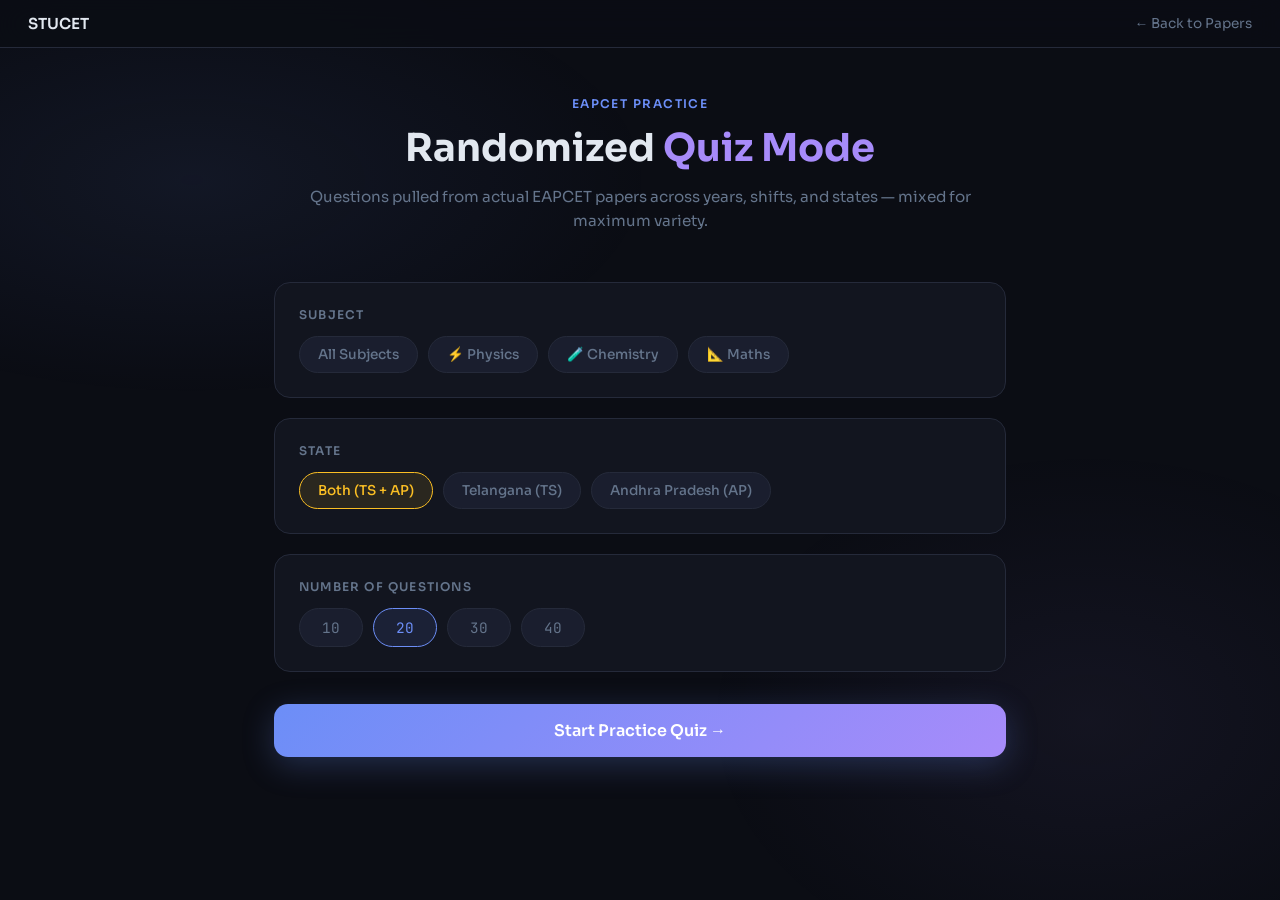
==== practice.html @ d62b3fe0 "feat: add practice quiz page" ====
<!DOCTYPE html>
<html lang="en">

<head>
    <meta charset="UTF-8" />
    <meta name="viewport" content="width=device-width, initial-scale=1.0" />
    <title>Practice – STUCET EAPCET Quiz</title>
    <link
        href="https://fonts.googleapis.com/css2?family=Sora:wght@300;400;500;600;700&family=JetBrains+Mono:wght@400;500&display=swap"
        rel="stylesheet" />
    <style>
        :root {
            --bg: #0b0d14;
            --surface: #12151f;
            --surface2: #1a1e2e;
            --border: #252a3a;
            --accent: #6c8ef7;
            --accent2: #a78bfa;
            --green: #34d399;
            --red: #f87171;
            --yellow: #fbbf24;
            --text: #e2e8f0;
            --muted: #64748b;
            --physics: #60a5fa;
            --chemistry: #a78bfa;
            --maths: #34d399;
        }

        * {
            box-sizing: border-box;
            margin: 0;
            padding: 0;
        }

        body {
            font-family: 'Sora', sans-serif;
            background: var(--bg);
            color: var(--text);
            min-height: 100vh;
            overflow-x: hidden;
        }

        /* ── BACKGROUND MESH ── */
        body::before {
            content: '';
            position: fixed;
            inset: 0;
            background:
                radial-gradient(ellipse 60% 40% at 15% 20%, rgba(108, 142, 247, .08) 0%, transparent 60%),
                radial-gradient(ellipse 50% 50% at 85% 80%, rgba(167, 139, 250, .06) 0%, transparent 60%);
            pointer-events: none;
            z-index: 0;
        }

        /* ── NAV ── */
        nav {
            position: sticky;
            top: 0;
            z-index: 100;
            display: flex;
            align-items: center;
            justify-content: space-between;
            padding: 14px 28px;
            background: rgba(11, 13, 20, .85);
            backdrop-filter: blur(16px);
            border-bottom: 1px solid var(--border);
        }

        .nav-logo {
            display: flex;
            align-items: center;
            gap: 10px;
            text-decoration: none;
        }

        .nav-logo img {
            height: 28px;
        }

        .nav-logo span {
            font-size: .95rem;
            font-weight: 600;
            color: var(--text);
        }

        .nav-back {
            display: flex;
            align-items: center;
            gap: 6px;
            color: var(--muted);
            font-size: .85rem;
            text-decoration: none;
            transition: color .2s;
        }

        .nav-back:hover {
            color: var(--text);
        }

        /* ── WRAPPER ── */
        .wrapper {
            position: relative;
            z-index: 1;
            max-width: 780px;
            margin: 0 auto;
            padding: 48px 24px 80px;
        }

        /* ── SCREEN TRANSITIONS ── */
        .screen {
            display: none;
            animation: fadeUp .4s ease;
        }

        .screen.active {
            display: block;
        }

        @keyframes fadeUp {
            from {
                opacity: 0;
                transform: translateY(18px);
            }

            to {
                opacity: 1;
                transform: translateY(0);
            }
        }

        /* ── SETUP SCREEN ── */
        .setup-header {
            text-align: center;
            margin-bottom: 48px;
        }

        .setup-header .eyebrow {
            font-size: .75rem;
            font-weight: 600;
            letter-spacing: .12em;
            text-transform: uppercase;
            color: var(--accent);
            margin-bottom: 14px;
        }

        .setup-header h1 {
            font-size: 2.4rem;
            font-weight: 700;
            line-height: 1.2;
        }

        .setup-header h1 span {
            color: var(--accent2);
        }

        .setup-header p {
            margin-top: 14px;
            color: var(--muted);
            font-size: .95rem;
            line-height: 1.6;
        }

        .setup-grid {
            display: grid;
            gap: 20px;
            margin-bottom: 32px;
        }

        .setup-card {
            background: var(--surface);
            border: 1px solid var(--border);
            border-radius: 16px;
            padding: 24px;
        }

        .setup-card label {
            display: block;
            font-size: .75rem;
            font-weight: 600;
            letter-spacing: .1em;
            text-transform: uppercase;
            color: var(--muted);
            margin-bottom: 14px;
        }

        /* subject pills */
        .pill-group {
            display: flex;
            flex-wrap: wrap;
            gap: 10px;
        }

        .pill {
            padding: 9px 18px;
            border-radius: 100px;
            border: 1px solid var(--border);
            background: var(--surface2);
            font-size: .85rem;
            font-weight: 500;
            cursor: pointer;
            transition: all .2s;
            color: var(--muted);
            user-select: none;
        }

        .pill[data-sub="Physics"].active {
            border-color: var(--physics);
            color: var(--physics);
            background: rgba(96, 165, 250, .1);
        }

        .pill[data-sub="Chemistry"].active {
            border-color: var(--chemistry);
            color: var(--chemistry);
            background: rgba(167, 139, 250, .1);
        }

        .pill[data-sub="Maths"].active {
            border-color: var(--maths);
            color: var(--maths);
            background: rgba(52, 211, 153, .1);
        }

        .pill:not([data-sub]).active {
            border-color: var(--accent);
            color: var(--accent);
            background: rgba(108, 142, 247, .1);
        }

        .pill:hover:not(.active) {
            border-color: var(--muted);
            color: var(--text);
        }

        /* count buttons */
        .count-group {
            display: flex;
            gap: 10px;
        }

        .count-btn {
            padding: 9px 22px;
            border-radius: 100px;
            border: 1px solid var(--border);
            background: var(--surface2);
            font-family: 'JetBrains Mono', monospace;
            font-size: .9rem;
            cursor: pointer;
            color: var(--muted);
            transition: all .2s;
            user-select: none;
        }

        .count-btn.active {
            border-color: var(--accent);
            color: var(--accent);
            background: rgba(108, 142, 247, .1);
        }

        .count-btn:hover:not(.active) {
            border-color: var(--muted);
            color: var(--text);
        }

        /* state pills */
        .pill[data-state].active {
            border-color: var(--yellow);
            color: var(--yellow);
            background: rgba(251, 191, 36, .1);
        }

        /* start btn */
        .start-btn {
            width: 100%;
            padding: 16px;
            background: linear-gradient(135deg, var(--accent), var(--accent2));
            border: none;
            border-radius: 14px;
            font-family: 'Sora', sans-serif;
            font-size: 1rem;
            font-weight: 600;
            color: #fff;
            cursor: pointer;
            transition: opacity .2s, transform .1s;
            box-shadow: 0 8px 32px rgba(108, 142, 247, .25);
        }

        .start-btn:hover {
            opacity: .9;
            transform: translateY(-1px);
        }

        .start-btn:active {
            transform: translateY(0);
        }

        /* ── QUIZ SCREEN ── */
        .quiz-topbar {
            display: flex;
            align-items: center;
            justify-content: space-between;
            margin-bottom: 28px;
            gap: 16px;
            flex-wrap: wrap;
        }

        .q-counter {
            font-family: 'JetBrains Mono', monospace;
            font-size: .85rem;
            color: var(--muted);
        }

        .q-counter strong {
            color: var(--text);
        }

        .subject-tag {
            padding: 4px 12px;
            border-radius: 100px;
            font-size: .72rem;
            font-weight: 600;
            letter-spacing: .08em;
            text-transform: uppercase;
        }

        .subject-tag.Physics {
            background: rgba(96, 165, 250, .15);
            color: var(--physics);
            border: 1px solid rgba(96, 165, 250, .3);
        }

        .subject-tag.Chemistry {
            background: rgba(167, 139, 250, .15);
            color: var(--chemistry);
            border: 1px solid rgba(167, 139, 250, .3);
        }

        .subject-tag.Maths {
            background: rgba(52, 211, 153, .15);
            color: var(--maths);
            border: 1px solid rgba(52, 211, 153, .3);
        }

        /* progress bar */
        .progress-track {
            height: 4px;
            background: var(--border);
            border-radius: 4px;
            margin-bottom: 32px;
            overflow: hidden;
        }

        .progress-fill {
            height: 100%;
            background: linear-gradient(90deg, var(--accent), var(--accent2));
            border-radius: 4px;
            transition: width .4s ease;
        }

        /* question card */
        .q-card {
            background: var(--surface);
            border: 1px solid var(--border);
            border-radius: 20px;
            padding: 32px;
            margin-bottom: 20px;
        }

        .q-meta {
            font-size: .72rem;
            color: var(--muted);
            font-family: 'JetBrains Mono', monospace;
            margin-bottom: 16px;
        }

        .q-text {
            font-size: 1.05rem;
            line-height: 1.75;
            font-weight: 400;
            color: var(--text);
        }

        /* options */
        .options-grid {
            display: grid;
            gap: 12px;
        }

        .option-btn {
            display: flex;
            align-items: flex-start;
            gap: 14px;
            padding: 16px 20px;
            background: var(--surface2);
            border: 1px solid var(--border);
            border-radius: 14px;
            cursor: pointer;
            transition: all .18s;
            text-align: left;
            width: 100%;
            font-family: 'Sora', sans-serif;
            font-size: .92rem;
            color: var(--text);
        }

        .option-btn:hover:not(:disabled) {
            border-color: var(--accent);
            background: rgba(108, 142, 247, .06);
        }

        .opt-label {
            min-width: 28px;
            height: 28px;
            display: flex;
            align-items: center;
            justify-content: center;
            border-radius: 8px;
            border: 1px solid var(--border);
            font-family: 'JetBrains Mono', monospace;
            font-size: .78rem;
            font-weight: 600;
            background: var(--surface);
            flex-shrink: 0;
            transition: all .18s;
        }

        .option-btn:hover:not(:disabled) .opt-label {
            border-color: var(--accent);
            color: var(--accent);
        }

        .option-btn.selected {
            border-color: var(--accent);
            background: rgba(108, 142, 247, .1);
        }

        .option-btn.selected .opt-label {
            background: var(--accent);
            color: #fff;
            border-color: var(--accent);
        }

        .option-btn.correct {
            border-color: var(--green);
            background: rgba(52, 211, 153, .08);
        }

        .option-btn.correct .opt-label {
            background: var(--green);
            color: #0b0d14;
            border-color: var(--green);
        }

        .option-btn.wrong {
            border-color: var(--red);
            background: rgba(248, 113, 113, .08);
        }

        .option-btn.wrong .opt-label {
            background: var(--red);
            color: #fff;
            border-color: var(--red);
        }

        /* feedback */
        .feedback-bar {
            padding: 14px 20px;
            border-radius: 12px;
            font-size: .88rem;
            font-weight: 500;
            margin-bottom: 20px;
            display: none;
        }

        .feedback-bar.correct {
            background: rgba(52, 211, 153, .1);
            border: 1px solid rgba(52, 211, 153, .3);
            color: var(--green);
        }

        .feedback-bar.wrong {
            background: rgba(248, 113, 113, .1);
            border: 1px solid rgba(248, 113, 113, .3);
            color: var(--red);
        }

        .feedback-bar.show {
            display: flex;
            align-items: flex-start;
            gap: 10px;
        }

        /* nav buttons */
        .quiz-nav {
            display: flex;
            justify-content: flex-end;
        }

        .next-btn {
            padding: 13px 32px;
            background: var(--accent);
            border: none;
            border-radius: 12px;
            font-family: 'Sora', sans-serif;
            font-size: .9rem;
            font-weight: 600;
            color: #fff;
            cursor: pointer;
            transition: opacity .2s, transform .1s;
            display: none;
        }

        .next-btn.show {
            display: block;
        }

        .next-btn:hover {
            opacity: .85;
            transform: translateY(-1px);
        }

        /* ── RESULTS SCREEN ── */
        .results-header {
            text-align: center;
            padding: 40px 0 32px;
        }

        .score-ring {
            width: 140px;
            height: 140px;
            margin: 0 auto 24px;
            position: relative;
        }

        .score-ring svg {
            transform: rotate(-90deg);
        }

        .score-ring .score-text {
            position: absolute;
            inset: 0;
            display: flex;
            flex-direction: column;
            align-items: center;
            justify-content: center;
            transform: none;
        }

        .score-ring .score-num {
            font-size: 2rem;
            font-weight: 700;
            font-family: 'JetBrains Mono', monospace;
        }

        .score-ring .score-den {
            font-size: .75rem;
            color: var(--muted);
        }

        .results-header h2 {
            font-size: 1.6rem;
            font-weight: 700;
        }

        .results-header .grade {
            font-size: .95rem;
            color: var(--muted);
            margin-top: 6px;
        }

        /* stats row */
        .stats-row {
            display: grid;
            grid-template-columns: repeat(3, 1fr);
            gap: 12px;
            margin: 28px 0;
        }

        .stat-card {
            background: var(--surface);
            border: 1px solid var(--border);
            border-radius: 14px;
            padding: 18px;
            text-align: center;
        }

        .stat-card .stat-val {
            font-size: 1.5rem;
            font-weight: 700;
            font-family: 'JetBrains Mono', monospace;
        }

        .stat-card .stat-lbl {
            font-size: .72rem;
            color: var(--muted);
            margin-top: 4px;
            text-transform: uppercase;
            letter-spacing: .08em;
        }

        .stat-card.green .stat-val {
            color: var(--green);
        }

        .stat-card.red .stat-val {
            color: var(--red);
        }

        .stat-card.yellow .stat-val {
            color: var(--yellow);
        }

        /* review list */
        .review-title {
            font-size: .75rem;
            font-weight: 600;
            letter-spacing: .1em;
            text-transform: uppercase;
            color: var(--muted);
            margin: 32px 0 16px;
        }

        .review-item {
            background: var(--surface);
            border: 1px solid var(--border);
            border-radius: 14px;
            padding: 20px;
            margin-bottom: 12px;
        }

        .review-item .ri-top {
            display: flex;
            justify-content: space-between;
            align-items: flex-start;
            gap: 12px;
            margin-bottom: 12px;
        }

        .ri-q {
            font-size: .92rem;
            line-height: 1.6;
            flex: 1;
        }

        .ri-badge {
            font-size: .7rem;
            font-weight: 600;
            padding: 3px 10px;
            border-radius: 100px;
            white-space: nowrap;
            flex-shrink: 0;
        }

        .ri-badge.correct {
            background: rgba(52, 211, 153, .15);
            color: var(--green);
        }

        .ri-badge.wrong {
            background: rgba(248, 113, 113, .15);
            color: var(--red);
        }

        .ri-badge.skipped {
            background: rgba(251, 191, 36, .15);
            color: var(--yellow);
        }

        .ri-ans {
            font-size: .82rem;
            color: var(--muted);
        }

        .ri-ans span {
            font-weight: 500;
        }

        .ri-ans .correct-ans {
            color: var(--green);
        }

        .ri-ans .your-ans {
            color: var(--red);
        }

        /* action buttons */
        .action-row {
            display: flex;
            gap: 12px;
            margin-top: 32px;
            flex-wrap: wrap;
        }

        .btn-outline {
            flex: 1;
            min-width: 140px;
            padding: 13px 24px;
            border-radius: 12px;
            border: 1px solid var(--border);
            background: var(--surface2);
            font-family: 'Sora', sans-serif;
            font-size: .9rem;
            font-weight: 500;
            color: var(--text);
            cursor: pointer;
            transition: all .2s;
        }

        .btn-outline:hover {
            border-color: var(--accent);
            color: var(--accent);
        }

        .btn-primary {
            flex: 1;
            min-width: 140px;
            padding: 13px 24px;
            border-radius: 12px;
            border: none;
            background: linear-gradient(135deg, var(--accent), var(--accent2));
            font-family: 'Sora', sans-serif;
            font-size: .9rem;
            font-weight: 600;
            color: #fff;
            cursor: pointer;
            transition: opacity .2s;
            box-shadow: 0 6px 24px rgba(108, 142, 247, .2);
        }

        .btn-primary:hover {
            opacity: .85;
        }

        /* responsive */
        @media(max-width:500px) {
            .setup-header h1 {
                font-size: 1.8rem;
            }

            .q-card {
                padding: 22px 18px;
            }

            .stats-row {
                grid-template-columns: repeat(3, 1fr);
                gap: 8px;
            }

            .stat-card {
                padding: 14px 8px;
            }

            .stat-card .stat-val {
                font-size: 1.2rem;
            }
        }
    </style>
</head>

<body>

    <nav>
        <a class="nav-logo" href="https://stucet.vercel.app">
            <img src="https://stucet.vercel.app/STUCET.png" alt="STUCET" onerror="this.style.display='none'" style="border-radius: 30px;">
            <span>STUCET</span>
        </a>
        <a class="nav-back" href="https://stucet.vercel.app">
            ← Back to Papers
        </a>
    </nav>

    <div class="wrapper">

        <!-- ══════════ SETUP SCREEN ══════════ -->
        <div class="screen active" id="screen-setup">
            <div class="setup-header">
                <div class="eyebrow">EAPCET Practice</div>
                <h1>Randomized <span>Quiz Mode</span></h1>
                <p>Questions pulled from actual EAPCET papers across years, shifts, and states — mixed for maximum
                    variety.</p>
            </div>

            <div class="setup-grid">
                <!-- Subject -->
                <div class="setup-card">
                    <label>Subject</label>
                    <div class="pill-group" id="subject-group">
                        <div class="pill active" data-sub="All">All Subjects</div>
                        <div class="pill" data-sub="Physics">⚡ Physics</div>
                        <div class="pill" data-sub="Chemistry">🧪 Chemistry</div>
                        <div class="pill" data-sub="Maths">📐 Maths</div>
                    </div>
                </div>
                <!-- State -->
                <div class="setup-card">
                    <label>State</label>
                    <div class="pill-group" id="state-group">
                        <div class="pill active" data-state="All">Both (TS + AP)</div>
                        <div class="pill" data-state="TS">Telangana (TS)</div>
                        <div class="pill" data-state="AP">Andhra Pradesh (AP)</div>
                    </div>
                </div>
                <!-- Count -->
                <div class="setup-card">
                    <label>Number of Questions</label>
                    <div class="count-group" id="count-group">
                        <button class="count-btn" data-n="10">10</button>
                        <button class="count-btn active" data-n="20">20</button>
                        <button class="count-btn" data-n="30">30</button>
                        <button class="count-btn" data-n="40">40</button>
                    </div>
                </div>
            </div>

            <button class="start-btn" onclick="startQuiz()">Start Practice Quiz →</button>
        </div>

        <!-- ══════════ QUIZ SCREEN ══════════ -->
        <div class="screen" id="screen-quiz">
            <div class="quiz-topbar">
                <div class="q-counter">Question <strong id="q-num">1</strong> of <strong id="q-total">20</strong></div>
                <div id="q-subject-tag" class="subject-tag Physics">Physics</div>
            </div>
            <div class="progress-track">
                <div class="progress-fill" id="progress-fill" style="width:5%"></div>
            </div>
            <div class="q-card">
                <div class="q-meta" id="q-meta">TS · 2023 · Shift 1</div>
                <div class="q-text" id="q-text">Loading question...</div>
            </div>
            <div class="options-grid" id="options-grid"></div>
            <div class="feedback-bar" id="feedback-bar"></div>
            <div class="quiz-nav">
                <button class="next-btn" id="next-btn" onclick="nextQuestion()">Next →</button>
            </div>
        </div>

        <!-- ══════════ RESULTS SCREEN ══════════ -->
        <div class="screen" id="screen-results">
            <div class="results-header">
                <div class="score-ring">
                    <svg viewBox="0 0 120 120" width="140" height="140">
                        <circle cx="60" cy="60" r="50" fill="none" stroke="var(--border)" stroke-width="10" />
                        <circle id="score-arc" cx="60" cy="60" r="50" fill="none" stroke="url(#scoreGrad)"
                            stroke-width="10" stroke-linecap="round" stroke-dasharray="314" stroke-dashoffset="314" />
                        <defs>
                            <linearGradient id="scoreGrad" x1="0%" y1="0%" x2="100%" y2="0%">
                                <stop offset="0%" stop-color="#6c8ef7" />
                                <stop offset="100%" stop-color="#a78bfa" />
                            </linearGradient>
                        </defs>
                    </svg>
                    <div class="score-text">
                        <div class="score-num" id="res-score">0</div>
                        <div class="score-den" id="res-total">/20</div>
                    </div>
                </div>
                <h2 id="res-grade-title">Good Effort!</h2>
                <div class="grade" id="res-grade-sub">Keep practising daily to improve your score.</div>
            </div>

            <div class="stats-row">
                <div class="stat-card green">
                    <div class="stat-val" id="res-correct">0</div>
                    <div class="stat-lbl">Correct</div>
                </div>
                <div class="stat-card red">
                    <div class="stat-val" id="res-wrong">0</div>
                    <div class="stat-lbl">Wrong</div>
                </div>
                <div class="stat-card yellow">
                    <div class="stat-val" id="res-skipped">0</div>
                    <div class="stat-lbl">Skipped</div>
                </div>
            </div>

            <div class="review-title">Question Review</div>
            <div id="review-list"></div>

            <div class="action-row">
                <button class="btn-outline" onclick="showSetup()">⚙ Change Settings</button>
                <button class="btn-primary" onclick="retakeQuiz()">↺ New Quiz</button>
            </div>
        </div>

    </div>

    <script>
        // ═══════════════════════════════════════════════════════
        //  QUESTION BANK  – real EAPCET-style questions
        //  Structure: { id, subject, state, year, shift, text, options:[A,B,C,D], answer:"A"|"B"|"C"|"D" }
        // ═══════════════════════════════════════════════════════
        const QUESTIONS = [
            // ── PHYSICS ──
            {
                id: 1, subject: "Physics", state: "TS", year: 2023, shift: 1,
                text: "A body of mass 2 kg is thrown vertically upward with an initial velocity of 20 m/s. What is the maximum height reached? (g = 10 m/s²)",
                options: ["10 m", "15 m", "20 m", "25 m"], answer: "C"
            },
            {
                id: 2, subject: "Physics", state: "TS", year: 2022, shift: 2,
                text: "The SI unit of electric field intensity is:",
                options: ["N/C", "V/m", "Both (1) and (2)", "J/C"], answer: "C"
            },
            {
                id: 3, subject: "Physics", state: "AP", year: 2023, shift: 1,
                text: "A wire of resistance R is stretched to double its length. The new resistance is:",
                options: ["R/2", "2R", "4R", "R/4"], answer: "C"
            },
            {
                id: 4, subject: "Physics", state: "TS", year: 2022, shift: 1,
                text: "According to Kepler's third law, the square of the time period of a planet is proportional to the ___ of the semi-major axis.",
                options: ["Square", "Cube", "Square root", "Cube root"], answer: "B"
            },
            {
                id: 5, subject: "Physics", state: "AP", year: 2022, shift: 2,
                text: "The work done by a conservative force in moving a particle around a closed loop is:",
                options: ["Maximum", "Minimum", "Zero", "Infinite"], answer: "C"
            },
            {
                id: 6, subject: "Physics", state: "TS", year: 2021, shift: 1,
                text: "The escape velocity from the surface of Earth (R = 6400 km, g = 9.8 m/s²) is approximately:",
                options: ["7.2 km/s", "11.2 km/s", "8.0 km/s", "5.0 km/s"], answer: "B"
            },
            {
                id: 7, subject: "Physics", state: "AP", year: 2021, shift: 2,
                text: "When light travels from a denser to a rarer medium at an angle greater than the critical angle, the phenomenon is called:",
                options: ["Refraction", "Diffraction", "Total internal reflection", "Polarisation"], answer: "C"
            },
            {
                id: 8, subject: "Physics", state: "TS", year: 2023, shift: 2,
                text: "The dimensional formula of Planck's constant is:",
                options: ["[ML²T⁻¹]", "[ML²T⁻²]", "[MLT⁻¹]", "[ML²T⁻³]"], answer: "A"
            },
            {
                id: 9, subject: "Physics", state: "AP", year: 2023, shift: 2,
                text: "A capacitor of capacitance 5 μF is charged to a potential of 100 V. The energy stored in it is:",
                options: ["0.025 J", "0.25 J", "0.05 J", "0.5 J"], answer: "A"
            },
            {
                id: 10, subject: "Physics", state: "TS", year: 2022, shift: 2,
                text: "The half-life of a radioactive substance is 20 minutes. After 60 minutes, what fraction of the original amount remains?",
                options: ["1/2", "1/4", "1/8", "1/16"], answer: "C"
            },
            {
                id: 11, subject: "Physics", state: "AP", year: 2022, shift: 1,
                text: "Which of the following colours has the highest frequency in the visible spectrum?",
                options: ["Red", "Green", "Yellow", "Violet"], answer: "D"
            },
            {
                id: 12, subject: "Physics", state: "TS", year: 2021, shift: 2,
                text: "A proton and an electron are placed in a uniform electric field. The ratio of forces acting on them is:",
                options: ["1:1", "1836:1", "1:1836", "Depends on field"], answer: "A"
            },
            {
                id: 13, subject: "Physics", state: "AP", year: 2021, shift: 1,
                text: "The coefficient of friction between a body and a surface is 0.4. If the normal force is 50 N, the force of limiting friction is:",
                options: ["10 N", "20 N", "125 N", "200 N"], answer: "B"
            },
            {
                id: 14, subject: "Physics", state: "TS", year: 2023, shift: 1,
                text: "In a simple harmonic motion, when displacement is maximum, the acceleration is:",
                options: ["Zero", "Maximum", "Minimum", "Constant"], answer: "B"
            },
            {
                id: 15, subject: "Physics", state: "AP", year: 2023, shift: 1,
                text: "Two resistors of 4 Ω and 6 Ω are connected in parallel. The equivalent resistance is:",
                options: ["10 Ω", "2.4 Ω", "1.2 Ω", "5 Ω"], answer: "B"
            },

            // ── CHEMISTRY ──
            {
                id: 16, subject: "Chemistry", state: "TS", year: 2023, shift: 1,
                text: "Which of the following is an example of an amphiprotic species?",
                options: ["H₂O", "HCl", "NaCl", "CH₄"], answer: "A"
            },
            {
                id: 17, subject: "Chemistry", state: "AP", year: 2023, shift: 2,
                text: "The IUPAC name of CH₃–CH(OH)–CH₃ is:",
                options: ["1-propanol", "2-propanol", "Propan-1-ol", "Isopropanol"], answer: "B"
            },
            {
                id: 18, subject: "Chemistry", state: "TS", year: 2022, shift: 1,
                text: "The hybridisation of carbon in diamond is:",
                options: ["sp", "sp²", "sp³", "sp³d"], answer: "C"
            },
            {
                id: 19, subject: "Chemistry", state: "AP", year: 2022, shift: 1,
                text: "Which of the following has the highest ionisation enthalpy?",
                options: ["Na", "Mg", "Al", "P"], answer: "D"
            },
            {
                id: 20, subject: "Chemistry", state: "TS", year: 2021, shift: 1,
                text: "The number of moles of electrons involved in the reduction of 1 mole of Cr₂O₇²⁻ to Cr³⁺ is:",
                options: ["2", "3", "6", "12"], answer: "C"
            },
            {
                id: 21, subject: "Chemistry", state: "AP", year: 2021, shift: 2,
                text: "The van der Waals equation for a real gas is: (P + a/V²)(V – b) = RT. Here 'a' represents:",
                options: ["Volume of gas molecules", "Intermolecular attractions", "Pressure correction", "Temperature correction"], answer: "B"
            },
            {
                id: 22, subject: "Chemistry", state: "TS", year: 2023, shift: 2,
                text: "The order of boiling points of alcohols, ethers, and alkanes of similar molecular mass is:",
                options: ["Alcohol > Ether > Alkane", "Ether > Alcohol > Alkane", "Alkane > Alcohol > Ether", "Alcohol > Alkane > Ether"], answer: "A"
            },
            {
                id: 23, subject: "Chemistry", state: "AP", year: 2023, shift: 1,
                text: "Which reagent is used to distinguish between aldehydes and ketones?",
                options: ["NaOH", "Tollens' reagent", "HCl", "H₂SO₄"], answer: "B"
            },
            {
                id: 24, subject: "Chemistry", state: "TS", year: 2022, shift: 2,
                text: "The shape of the PCl₅ molecule is:",
                options: ["Trigonal planar", "Tetrahedral", "Trigonal bipyramidal", "Octahedral"], answer: "C"
            },
            {
                id: 25, subject: "Chemistry", state: "AP", year: 2022, shift: 2,
                text: "The pH of a 0.001 M HCl solution is:",
                options: ["1", "2", "3", "4"], answer: "C"
            },
            {
                id: 26, subject: "Chemistry", state: "TS", year: 2021, shift: 2,
                text: "Which of the following is a secondary alcohol?",
                options: ["CH₃OH", "CH₃CH₂OH", "(CH₃)₂CHOH", "(CH₃)₃COH"], answer: "C"
            },
            {
                id: 27, subject: "Chemistry", state: "AP", year: 2021, shift: 1,
                text: "The process of converting vegetable oils into fats using hydrogen in the presence of a nickel catalyst is called:",
                options: ["Saponification", "Hydrogenation", "Esterification", "Hydrolysis"], answer: "B"
            },
            {
                id: 28, subject: "Chemistry", state: "TS", year: 2023, shift: 1,
                text: "The number of σ bonds in ethyne (C₂H₂) is:",
                options: ["2", "3", "4", "5"], answer: "B"
            },
            {
                id: 29, subject: "Chemistry", state: "AP", year: 2023, shift: 2,
                text: "Kohlrausch's law states that limiting molar conductivity of an electrolyte is:",
                options: ["Product of ionic conductances", "Difference of ionic conductances", "Sum of limiting molar conductances of ions", "Ratio of ionic conductances"], answer: "C"
            },
            {
                id: 30, subject: "Chemistry", state: "TS", year: 2022, shift: 1,
                text: "Which of the following has maximum lattice energy?",
                options: ["NaCl", "MgO", "NaF", "KCl"], answer: "B"
            },

            // ── MATHS ──
            {
                id: 31, subject: "Maths", state: "TS", year: 2023, shift: 1,
                text: "If A = {1,2,3,4} and B = {2,4,6}, then A ∩ B is:",
                options: ["{1,2,3,4,6}", "{2,4}", "{1,3}", "{6}"], answer: "B"
            },
            {
                id: 32, subject: "Maths", state: "AP", year: 2023, shift: 1,
                text: "The value of ∫₀¹ x² dx is:",
                options: ["1/2", "1/3", "1/4", "1"], answer: "B"
            },
            {
                id: 33, subject: "Maths", state: "TS", year: 2022, shift: 2,
                text: "If the roots of x² – 5x + 6 = 0 are α and β, then α² + β² is:",
                options: ["13", "7", "25", "11"], answer: "A"
            },
            {
                id: 34, subject: "Maths", state: "AP", year: 2022, shift: 1,
                text: "The slope of the line joining (2, 3) and (5, 9) is:",
                options: ["1", "2", "3", "4"], answer: "B"
            },
            {
                id: 35, subject: "Maths", state: "TS", year: 2021, shift: 1,
                text: "The number of ways of selecting 3 students from a class of 10 is:",
                options: ["30", "120", "720", "1000"], answer: "B"
            },
            {
                id: 36, subject: "Maths", state: "AP", year: 2021, shift: 2,
                text: "The value of sin 30° + cos 60° is:",
                options: ["0", "1", "√3/2", "√2"], answer: "B"
            },
            {
                id: 37, subject: "Maths", state: "TS", year: 2023, shift: 2,
                text: "The equation of a circle with centre (3, –2) and radius 5 is:",
                options: ["(x–3)²+(y+2)²=5", "(x–3)²+(y+2)²=25", "(x+3)²+(y–2)²=25", "(x–3)²+(y–2)²=5"], answer: "B"
            },
            {
                id: 38, subject: "Maths", state: "AP", year: 2023, shift: 2,
                text: "If f(x) = x³, then f'(x) is:",
                options: ["3x", "3x²", "x²", "x³/3"], answer: "B"
            },
            {
                id: 39, subject: "Maths", state: "TS", year: 2022, shift: 1,
                text: "The sum of the first n natural numbers is:",
                options: ["n(n+1)", "n(n+1)/2", "n²", "n(n–1)/2"], answer: "B"
            },
            {
                id: 40, subject: "Maths", state: "AP", year: 2022, shift: 2,
                text: "The determinant of matrix [[2,3],[1,4]] is:",
                options: ["5", "8", "11", "–5"], answer: "A"
            },
            {
                id: 41, subject: "Maths", state: "TS", year: 2021, shift: 2,
                text: "If log₁₀ 2 = 0.3010, then the number of digits in 2¹⁰ is:",
                options: ["3", "4", "5", "6"], answer: "B"
            },
            {
                id: 42, subject: "Maths", state: "AP", year: 2021, shift: 1,
                text: "The probability of getting a head in a single toss of a fair coin is:",
                options: ["0", "1", "1/2", "1/4"], answer: "C"
            },
            {
                id: 43, subject: "Maths", state: "TS", year: 2023, shift: 1,
                text: "If A is a 3×3 matrix and |A| = 4, then |2A| is:",
                options: ["8", "16", "32", "64"], answer: "C"
            },
            {
                id: 44, subject: "Maths", state: "AP", year: 2023, shift: 1,
                text: "The eccentricity of a circle is:",
                options: ["0", "1", "< 1", "Cannot be defined"], answer: "A"
            },
            {
                id: 45, subject: "Maths", state: "TS", year: 2022, shift: 2,
                text: "The general solution of dy/dx = y is:",
                options: ["y = Cx", "y = Ce^x", "y = e^x + C", "y = ln x + C"], answer: "B"
            },
            {
                id: 46, subject: "Maths", state: "AP", year: 2022, shift: 2,
                text: "The angle between two lines with slopes m₁=1 and m₂=–1 is:",
                options: ["0°", "45°", "90°", "180°"], answer: "C"
            },
            {
                id: 47, subject: "Maths", state: "TS", year: 2021, shift: 1,
                text: "Which of the following is NOT a real number?",
                options: ["√4", "√(–4)", "√9", "√16"], answer: "B"
            },
            {
                id: 48, subject: "Maths", state: "AP", year: 2021, shift: 2,
                text: "The value of ₅C₂ is:",
                options: ["5", "10", "20", "15"], answer: "B"
            },
            {
                id: 49, subject: "Maths", state: "TS", year: 2023, shift: 2,
                text: "If a vector A = 3î + 4ĵ, its magnitude is:",
                options: ["3", "4", "5", "7"], answer: "C"
            },
            {
                id: 50, subject: "Maths", state: "AP", year: 2023, shift: 2,
                text: "The vertex of the parabola y = x² – 4x + 5 is at:",
                options: ["(2, 1)", "(–2, 1)", "(2, –1)", "(4, 5)"], answer: "A"
            },
        ];

        // ═════════════════════════════════════════
        //  STATE
        // ═════════════════════════════════════════
        let quizQuestions = [];
        let currentIdx = 0;
        let userAnswers = [];   // "A","B","C","D" or null
        let selectedSub = "All";
        let selectedState = "All";
        let selectedCount = 20;

        // ═════════════════════════════════════════
        //  SETUP INTERACTIONS
        // ═════════════════════════════════════════
        document.querySelectorAll('#subject-group .pill').forEach(p => {
            p.addEventListener('click', () => {
                document.querySelectorAll('#subject-group .pill').forEach(x => x.classList.remove('active'));
                p.classList.add('active');
                selectedSub = p.dataset.sub;
            });
        });
        document.querySelectorAll('#state-group .pill').forEach(p => {
            p.addEventListener('click', () => {
                document.querySelectorAll('#state-group .pill').forEach(x => x.classList.remove('active'));
                p.classList.add('active');
                selectedState = p.dataset.state;
            });
        });
        document.querySelectorAll('#count-group .count-btn').forEach(b => {
            b.addEventListener('click', () => {
                document.querySelectorAll('#count-group .count-btn').forEach(x => x.classList.remove('active'));
                b.classList.add('active');
                selectedCount = +b.dataset.n;
            });
        });

        // ═════════════════════════════════════════
        //  SHUFFLE HELPER
        // ═════════════════════════════════════════
        function shuffle(arr) {
            const a = [...arr];
            for (let i = a.length - 1; i > 0; i--) {
                const j = Math.floor(Math.random() * (i + 1));
                [a[i], a[j]] = [a[j], a[i]];
            }
            return a;
        }

        // ═════════════════════════════════════════
        //  START QUIZ
        // ═════════════════════════════════════════
        function startQuiz() {
            let pool = QUESTIONS;
            if (selectedSub !== "All") pool = pool.filter(q => q.subject === selectedSub);
            if (selectedState !== "All") pool = pool.filter(q => q.state === selectedState);
            if (pool.length < 5) {
                alert("Not enough questions for selected filters. Try broadening the selection.");
                return;
            }
            const n = Math.min(selectedCount, pool.length);
            quizQuestions = shuffle(pool).slice(0, n);
            userAnswers = Array(n).fill(null);
            currentIdx = 0;
            showScreen('screen-quiz');
            renderQuestion();
        }

        function retakeQuiz() {
            startQuiz();
        }

        function showSetup() {
            showScreen('screen-setup');
        }

        // ═════════════════════════════════════════
        //  RENDER QUESTION
        // ═════════════════════════════════════════
        function renderQuestion() {
            const q = quizQuestions[currentIdx];
            const n = quizQuestions.length;
            const pct = ((currentIdx + 1) / n) * 100;

            document.getElementById('q-num').textContent = currentIdx + 1;
            document.getElementById('q-total').textContent = n;
            document.getElementById('progress-fill').style.width = pct + '%';

            const stag = document.getElementById('q-subject-tag');
            stag.textContent = q.subject;
            stag.className = 'subject-tag ' + q.subject;

            document.getElementById('q-meta').textContent =
                `${q.state} · ${q.year} · Shift ${q.shift}`;
            document.getElementById('q-text').textContent = q.text;

            const grid = document.getElementById('options-grid');
            grid.innerHTML = '';
            const labels = ['A', 'B', 'C', 'D'];
            q.options.forEach((opt, i) => {
                const btn = document.createElement('button');
                btn.className = 'option-btn';
                btn.dataset.opt = labels[i];
                btn.onclick = () => selectAnswer(labels[i]);
                btn.innerHTML = `<span class="opt-label">${labels[i]}</span><span>${opt}</span>`;
                grid.appendChild(btn);
            });

            const fb = document.getElementById('feedback-bar');
            fb.className = 'feedback-bar';
            document.getElementById('next-btn').className = 'next-btn';

            // update next btn label
            document.getElementById('next-btn').textContent =
                currentIdx === n - 1 ? 'See Results →' : 'Next →';
        }

        // ═════════════════════════════════════════
        //  SELECT ANSWER
        // ═════════════════════════════════════════
        function selectAnswer(letter) {
            if (userAnswers[currentIdx] !== null) return; // already answered
            userAnswers[currentIdx] = letter;
            const q = quizQuestions[currentIdx];
            const correct = q.answer;

            document.querySelectorAll('.option-btn').forEach(btn => {
                btn.disabled = true;
                const opt = btn.dataset.opt;
                if (opt === correct) btn.classList.add('correct');
                else if (opt === letter && letter !== correct) btn.classList.add('wrong');
            });

            const fb = document.getElementById('feedback-bar');
            if (letter === correct) {
                fb.className = 'feedback-bar correct show';
                fb.innerHTML = '<span>✓</span><span>Correct! Well done.</span>';
            } else {
                const ci = ['A', 'B', 'C', 'D'].indexOf(correct);
                fb.className = 'feedback-bar wrong show';
                fb.innerHTML = `<span>✗</span><span>Incorrect. The correct answer is <strong>${correct}: ${q.options[ci]}</strong></span>`;
            }
            document.getElementById('next-btn').classList.add('show');
        }

        // ═════════════════════════════════════════
        //  NEXT QUESTION
        // ═════════════════════════════════════════
        function nextQuestion() {
            if (userAnswers[currentIdx] === null) {
                // skip
                userAnswers[currentIdx] = "SKIP";
            }
            if (currentIdx < quizQuestions.length - 1) {
                currentIdx++;
                renderQuestion();
            } else {
                showResults();
            }
        }

        // ═════════════════════════════════════════
        //  RESULTS
        // ═════════════════════════════════════════
        function showResults() {
            showScreen('screen-results');

            let correct = 0, wrong = 0, skipped = 0;
            quizQuestions.forEach((q, i) => {
                const a = userAnswers[i];
                if (a === null || a === "SKIP") skipped++;
                else if (a === q.answer) correct++;
                else wrong++;
            });
            const n = quizQuestions.length;

            document.getElementById('res-score').textContent = correct;
            document.getElementById('res-total').textContent = '/' + n;
            document.getElementById('res-correct').textContent = correct;
            document.getElementById('res-wrong').textContent = wrong;
            document.getElementById('res-skipped').textContent = skipped;

            // arc animation
            const pct = correct / n;
            const arc = document.getElementById('score-arc');
            const circumference = 314;
            const offset = circumference - pct * circumference;
            arc.style.transition = 'stroke-dashoffset 1s ease';
            setTimeout(() => arc.style.strokeDashoffset = offset, 100);

            // grade
            const titles = [
                [.9, "Excellent! 🎉", "Outstanding performance — you're exam-ready!"],
                [.7, "Great Work! 👍", "Strong performance — keep it consistent."],
                [.5, "Good Effort! 💪", "You're on track — daily practice will boost your score."],
                [.3, "Keep Going! 📚", "Focus on your weak areas and practise more."],
                [0, "Don't Give Up! 🌱", "Review the topics and try again — you'll improve!"],
            ];
            for (const [thresh, title, sub] of titles) {
                if (pct >= thresh) {
                    document.getElementById('res-grade-title').textContent = title;
                    document.getElementById('res-grade-sub').textContent = sub;
                    break;
                }
            }

            // review list
            const reviewEl = document.getElementById('review-list');
            reviewEl.innerHTML = '';
            quizQuestions.forEach((q, i) => {
                const ua = userAnswers[i];
                let badge, badgeClass;
                if (ua === null || ua === "SKIP") {
                    badge = "Skipped"; badgeClass = "skipped";
                } else if (ua === q.answer) {
                    badge = "✓ Correct"; badgeClass = "correct";
                } else {
                    badge = "✗ Wrong"; badgeClass = "wrong";
                }
                const ci = ['A', 'B', 'C', 'D'].indexOf(q.answer);
                let ansHtml = `<span class="correct-ans">Correct: ${q.answer}: ${q.options[ci]}</span>`;
                if (ua && ua !== "SKIP" && ua !== q.answer) {
                    const ui = ['A', 'B', 'C', 'D'].indexOf(ua);
                    ansHtml += `&nbsp;·&nbsp;<span class="your-ans">Your answer: ${ua}: ${q.options[ui]}</span>`;
                }

                reviewEl.innerHTML += `
      <div class="review-item">
        <div class="ri-top">
          <div class="ri-q"><span style="color:var(--muted);font-size:.75rem;font-family:'JetBrains Mono',monospace">${q.subject} · ${q.year}</span><br/>${q.text}</div>
          <div class="ri-badge ${badgeClass}">${badge}</div>
        </div>
        <div class="ri-ans">${ansHtml}</div>
      </div>`;
            });
        }

        // ═════════════════════════════════════════
        //  SCREEN SWITCHER
        // ═════════════════════════════════════════
        function showScreen(id) {
            document.querySelectorAll('.screen').forEach(s => s.classList.remove('active'));
            document.getElementById(id).classList.add('active');
            window.scrollTo({ top: 0, behavior: 'smooth' });
        }
    </script>
</body>

</html>
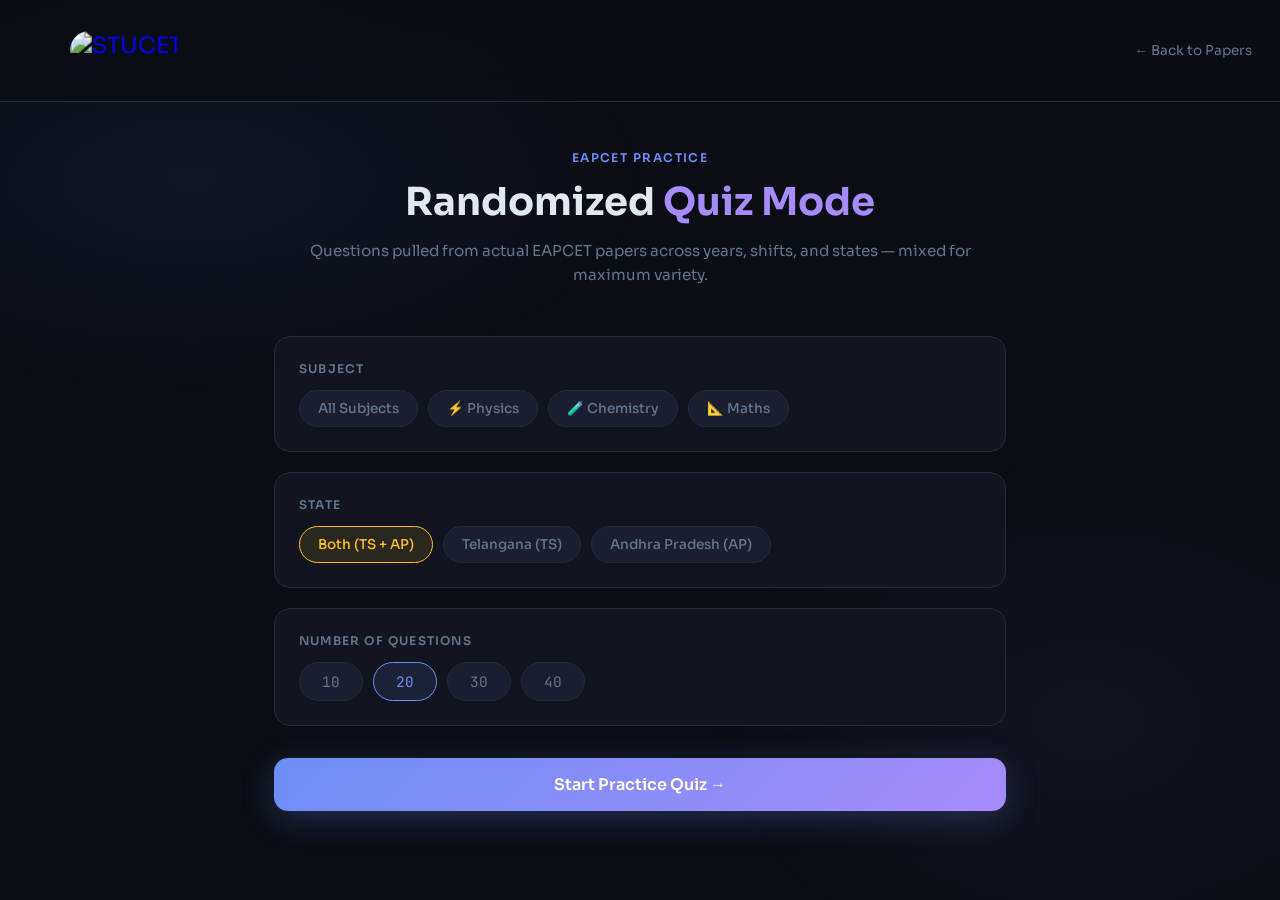
==== commit a4406543: "New practice, review buttons are added" ====
--- a/practice.html
+++ b/practice.html
@@ -8,761 +8,14 @@
     <link
         href="https://fonts.googleapis.com/css2?family=Sora:wght@300;400;500;600;700&family=JetBrains+Mono:wght@400;500&display=swap"
         rel="stylesheet" />
-    <style>
-        :root {
-            --bg: #0b0d14;
-            --surface: #12151f;
-            --surface2: #1a1e2e;
-            --border: #252a3a;
-            --accent: #6c8ef7;
-            --accent2: #a78bfa;
-            --green: #34d399;
-            --red: #f87171;
-            --yellow: #fbbf24;
-            --text: #e2e8f0;
-            --muted: #64748b;
-            --physics: #60a5fa;
-            --chemistry: #a78bfa;
-            --maths: #34d399;
-        }
-
-        * {
-            box-sizing: border-box;
-            margin: 0;
-            padding: 0;
-        }
-
-        body {
-            font-family: 'Sora', sans-serif;
-            background: var(--bg);
-            color: var(--text);
-            min-height: 100vh;
-            overflow-x: hidden;
-        }
-
-        /* ── BACKGROUND MESH ── */
-        body::before {
-            content: '';
-            position: fixed;
-            inset: 0;
-            background:
-                radial-gradient(ellipse 60% 40% at 15% 20%, rgba(108, 142, 247, .08) 0%, transparent 60%),
-                radial-gradient(ellipse 50% 50% at 85% 80%, rgba(167, 139, 250, .06) 0%, transparent 60%);
-            pointer-events: none;
-            z-index: 0;
-        }
-
-        /* ── NAV ── */
-        nav {
-            position: sticky;
-            top: 0;
-            z-index: 100;
-            display: flex;
-            align-items: center;
-            justify-content: space-between;
-            padding: 14px 28px;
-            background: rgba(11, 13, 20, .85);
-            backdrop-filter: blur(16px);
-            border-bottom: 1px solid var(--border);
-        }
-
-        .nav-logo {
-            display: flex;
-            align-items: center;
-            gap: 10px;
-            text-decoration: none;
-        }
-
-        .nav-logo img {
-            height: 28px;
-        }
-
-        .nav-logo span {
-            font-size: .95rem;
-            font-weight: 600;
-            color: var(--text);
-        }
-
-        .nav-back {
-            display: flex;
-            align-items: center;
-            gap: 6px;
-            color: var(--muted);
-            font-size: .85rem;
-            text-decoration: none;
-            transition: color .2s;
-        }
-
-        .nav-back:hover {
-            color: var(--text);
-        }
-
-        /* ── WRAPPER ── */
-        .wrapper {
-            position: relative;
-            z-index: 1;
-            max-width: 780px;
-            margin: 0 auto;
-            padding: 48px 24px 80px;
-        }
-
-        /* ── SCREEN TRANSITIONS ── */
-        .screen {
-            display: none;
-            animation: fadeUp .4s ease;
-        }
-
-        .screen.active {
-            display: block;
-        }
-
-        @keyframes fadeUp {
-            from {
-                opacity: 0;
-                transform: translateY(18px);
-            }
-
-            to {
-                opacity: 1;
-                transform: translateY(0);
-            }
-        }
-
-        /* ── SETUP SCREEN ── */
-        .setup-header {
-            text-align: center;
-            margin-bottom: 48px;
-        }
-
-        .setup-header .eyebrow {
-            font-size: .75rem;
-            font-weight: 600;
-            letter-spacing: .12em;
-            text-transform: uppercase;
-            color: var(--accent);
-            margin-bottom: 14px;
-        }
-
-        .setup-header h1 {
-            font-size: 2.4rem;
-            font-weight: 700;
-            line-height: 1.2;
-        }
-
-        .setup-header h1 span {
-            color: var(--accent2);
-        }
-
-        .setup-header p {
-            margin-top: 14px;
-            color: var(--muted);
-            font-size: .95rem;
-            line-height: 1.6;
-        }
-
-        .setup-grid {
-            display: grid;
-            gap: 20px;
-            margin-bottom: 32px;
-        }
-
-        .setup-card {
-            background: var(--surface);
-            border: 1px solid var(--border);
-            border-radius: 16px;
-            padding: 24px;
-        }
-
-        .setup-card label {
-            display: block;
-            font-size: .75rem;
-            font-weight: 600;
-            letter-spacing: .1em;
-            text-transform: uppercase;
-            color: var(--muted);
-            margin-bottom: 14px;
-        }
-
-        /* subject pills */
-        .pill-group {
-            display: flex;
-            flex-wrap: wrap;
-            gap: 10px;
-        }
-
-        .pill {
-            padding: 9px 18px;
-            border-radius: 100px;
-            border: 1px solid var(--border);
-            background: var(--surface2);
-            font-size: .85rem;
-            font-weight: 500;
-            cursor: pointer;
-            transition: all .2s;
-            color: var(--muted);
-            user-select: none;
-        }
-
-        .pill[data-sub="Physics"].active {
-            border-color: var(--physics);
-            color: var(--physics);
-            background: rgba(96, 165, 250, .1);
-        }
-
-        .pill[data-sub="Chemistry"].active {
-            border-color: var(--chemistry);
-            color: var(--chemistry);
-            background: rgba(167, 139, 250, .1);
-        }
-
-        .pill[data-sub="Maths"].active {
-            border-color: var(--maths);
-            color: var(--maths);
-            background: rgba(52, 211, 153, .1);
-        }
-
-        .pill:not([data-sub]).active {
-            border-color: var(--accent);
-            color: var(--accent);
-            background: rgba(108, 142, 247, .1);
-        }
-
-        .pill:hover:not(.active) {
-            border-color: var(--muted);
-            color: var(--text);
-        }
-
-        /* count buttons */
-        .count-group {
-            display: flex;
-            gap: 10px;
-        }
-
-        .count-btn {
-            padding: 9px 22px;
-            border-radius: 100px;
-            border: 1px solid var(--border);
-            background: var(--surface2);
-            font-family: 'JetBrains Mono', monospace;
-            font-size: .9rem;
-            cursor: pointer;
-            color: var(--muted);
-            transition: all .2s;
-            user-select: none;
-        }
-
-        .count-btn.active {
-            border-color: var(--accent);
-            color: var(--accent);
-            background: rgba(108, 142, 247, .1);
-        }
-
-        .count-btn:hover:not(.active) {
-            border-color: var(--muted);
-            color: var(--text);
-        }
-
-        /* state pills */
-        .pill[data-state].active {
-            border-color: var(--yellow);
-            color: var(--yellow);
-            background: rgba(251, 191, 36, .1);
-        }
-
-        /* start btn */
-        .start-btn {
-            width: 100%;
-            padding: 16px;
-            background: linear-gradient(135deg, var(--accent), var(--accent2));
-            border: none;
-            border-radius: 14px;
-            font-family: 'Sora', sans-serif;
-            font-size: 1rem;
-            font-weight: 600;
-            color: #fff;
-            cursor: pointer;
-            transition: opacity .2s, transform .1s;
-            box-shadow: 0 8px 32px rgba(108, 142, 247, .25);
-        }
-
-        .start-btn:hover {
-            opacity: .9;
-            transform: translateY(-1px);
-        }
-
-        .start-btn:active {
-            transform: translateY(0);
-        }
-
-        /* ── QUIZ SCREEN ── */
-        .quiz-topbar {
-            display: flex;
-            align-items: center;
-            justify-content: space-between;
-            margin-bottom: 28px;
-            gap: 16px;
-            flex-wrap: wrap;
-        }
-
-        .q-counter {
-            font-family: 'JetBrains Mono', monospace;
-            font-size: .85rem;
-            color: var(--muted);
-        }
-
-        .q-counter strong {
-            color: var(--text);
-        }
-
-        .subject-tag {
-            padding: 4px 12px;
-            border-radius: 100px;
-            font-size: .72rem;
-            font-weight: 600;
-            letter-spacing: .08em;
-            text-transform: uppercase;
-        }
-
-        .subject-tag.Physics {
-            background: rgba(96, 165, 250, .15);
-            color: var(--physics);
-            border: 1px solid rgba(96, 165, 250, .3);
-        }
-
-        .subject-tag.Chemistry {
-            background: rgba(167, 139, 250, .15);
-            color: var(--chemistry);
-            border: 1px solid rgba(167, 139, 250, .3);
-        }
-
-        .subject-tag.Maths {
-            background: rgba(52, 211, 153, .15);
-            color: var(--maths);
-            border: 1px solid rgba(52, 211, 153, .3);
-        }
-
-        /* progress bar */
-        .progress-track {
-            height: 4px;
-            background: var(--border);
-            border-radius: 4px;
-            margin-bottom: 32px;
-            overflow: hidden;
-        }
-
-        .progress-fill {
-            height: 100%;
-            background: linear-gradient(90deg, var(--accent), var(--accent2));
-            border-radius: 4px;
-            transition: width .4s ease;
-        }
-
-        /* question card */
-        .q-card {
-            background: var(--surface);
-            border: 1px solid var(--border);
-            border-radius: 20px;
-            padding: 32px;
-            margin-bottom: 20px;
-        }
-
-        .q-meta {
-            font-size: .72rem;
-            color: var(--muted);
-            font-family: 'JetBrains Mono', monospace;
-            margin-bottom: 16px;
-        }
-
-        .q-text {
-            font-size: 1.05rem;
-            line-height: 1.75;
-            font-weight: 400;
-            color: var(--text);
-        }
-
-        /* options */
-        .options-grid {
-            display: grid;
-            gap: 12px;
-        }
-
-        .option-btn {
-            display: flex;
-            align-items: flex-start;
-            gap: 14px;
-            padding: 16px 20px;
-            background: var(--surface2);
-            border: 1px solid var(--border);
-            border-radius: 14px;
-            cursor: pointer;
-            transition: all .18s;
-            text-align: left;
-            width: 100%;
-            font-family: 'Sora', sans-serif;
-            font-size: .92rem;
-            color: var(--text);
-        }
-
-        .option-btn:hover:not(:disabled) {
-            border-color: var(--accent);
-            background: rgba(108, 142, 247, .06);
-        }
-
-        .opt-label {
-            min-width: 28px;
-            height: 28px;
-            display: flex;
-            align-items: center;
-            justify-content: center;
-            border-radius: 8px;
-            border: 1px solid var(--border);
-            font-family: 'JetBrains Mono', monospace;
-            font-size: .78rem;
-            font-weight: 600;
-            background: var(--surface);
-            flex-shrink: 0;
-            transition: all .18s;
-        }
-
-        .option-btn:hover:not(:disabled) .opt-label {
-            border-color: var(--accent);
-            color: var(--accent);
-        }
-
-        .option-btn.selected {
-            border-color: var(--accent);
-            background: rgba(108, 142, 247, .1);
-        }
-
-        .option-btn.selected .opt-label {
-            background: var(--accent);
-            color: #fff;
-            border-color: var(--accent);
-        }
-
-        .option-btn.correct {
-            border-color: var(--green);
-            background: rgba(52, 211, 153, .08);
-        }
-
-        .option-btn.correct .opt-label {
-            background: var(--green);
-            color: #0b0d14;
-            border-color: var(--green);
-        }
-
-        .option-btn.wrong {
-            border-color: var(--red);
-            background: rgba(248, 113, 113, .08);
-        }
-
-        .option-btn.wrong .opt-label {
-            background: var(--red);
-            color: #fff;
-            border-color: var(--red);
-        }
-
-        /* feedback */
-        .feedback-bar {
-            padding: 14px 20px;
-            border-radius: 12px;
-            font-size: .88rem;
-            font-weight: 500;
-            margin-bottom: 20px;
-            display: none;
-        }
-
-        .feedback-bar.correct {
-            background: rgba(52, 211, 153, .1);
-            border: 1px solid rgba(52, 211, 153, .3);
-            color: var(--green);
-        }
-
-        .feedback-bar.wrong {
-            background: rgba(248, 113, 113, .1);
-            border: 1px solid rgba(248, 113, 113, .3);
-            color: var(--red);
-        }
-
-        .feedback-bar.show {
-            display: flex;
-            align-items: flex-start;
-            gap: 10px;
-        }
-
-        /* nav buttons */
-        .quiz-nav {
-            display: flex;
-            justify-content: flex-end;
-        }
-
-        .next-btn {
-            padding: 13px 32px;
-            background: var(--accent);
-            border: none;
-            border-radius: 12px;
-            font-family: 'Sora', sans-serif;
-            font-size: .9rem;
-            font-weight: 600;
-            color: #fff;
-            cursor: pointer;
-            transition: opacity .2s, transform .1s;
-            display: none;
-        }
-
-        .next-btn.show {
-            display: block;
-        }
-
-        .next-btn:hover {
-            opacity: .85;
-            transform: translateY(-1px);
-        }
-
-        /* ── RESULTS SCREEN ── */
-        .results-header {
-            text-align: center;
-            padding: 40px 0 32px;
-        }
-
-        .score-ring {
-            width: 140px;
-            height: 140px;
-            margin: 0 auto 24px;
-            position: relative;
-        }
-
-        .score-ring svg {
-            transform: rotate(-90deg);
-        }
-
-        .score-ring .score-text {
-            position: absolute;
-            inset: 0;
-            display: flex;
-            flex-direction: column;
-            align-items: center;
-            justify-content: center;
-            transform: none;
-        }
-
-        .score-ring .score-num {
-            font-size: 2rem;
-            font-weight: 700;
-            font-family: 'JetBrains Mono', monospace;
-        }
-
-        .score-ring .score-den {
-            font-size: .75rem;
-            color: var(--muted);
-        }
-
-        .results-header h2 {
-            font-size: 1.6rem;
-            font-weight: 700;
-        }
-
-        .results-header .grade {
-            font-size: .95rem;
-            color: var(--muted);
-            margin-top: 6px;
-        }
-
-        /* stats row */
-        .stats-row {
-            display: grid;
-            grid-template-columns: repeat(3, 1fr);
-            gap: 12px;
-            margin: 28px 0;
-        }
-
-        .stat-card {
-            background: var(--surface);
-            border: 1px solid var(--border);
-            border-radius: 14px;
-            padding: 18px;
-            text-align: center;
-        }
-
-        .stat-card .stat-val {
-            font-size: 1.5rem;
-            font-weight: 700;
-            font-family: 'JetBrains Mono', monospace;
-        }
-
-        .stat-card .stat-lbl {
-            font-size: .72rem;
-            color: var(--muted);
-            margin-top: 4px;
-            text-transform: uppercase;
-            letter-spacing: .08em;
-        }
-
-        .stat-card.green .stat-val {
-            color: var(--green);
-        }
-
-        .stat-card.red .stat-val {
-            color: var(--red);
-        }
-
-        .stat-card.yellow .stat-val {
-            color: var(--yellow);
-        }
-
-        /* review list */
-        .review-title {
-            font-size: .75rem;
-            font-weight: 600;
-            letter-spacing: .1em;
-            text-transform: uppercase;
-            color: var(--muted);
-            margin: 32px 0 16px;
-        }
-
-        .review-item {
-            background: var(--surface);
-            border: 1px solid var(--border);
-            border-radius: 14px;
-            padding: 20px;
-            margin-bottom: 12px;
-        }
-
-        .review-item .ri-top {
-            display: flex;
-            justify-content: space-between;
-            align-items: flex-start;
-            gap: 12px;
-            margin-bottom: 12px;
-        }
-
-        .ri-q {
-            font-size: .92rem;
-            line-height: 1.6;
-            flex: 1;
-        }
-
-        .ri-badge {
-            font-size: .7rem;
-            font-weight: 600;
-            padding: 3px 10px;
-            border-radius: 100px;
-            white-space: nowrap;
-            flex-shrink: 0;
-        }
-
-        .ri-badge.correct {
-            background: rgba(52, 211, 153, .15);
-            color: var(--green);
-        }
-
-        .ri-badge.wrong {
-            background: rgba(248, 113, 113, .15);
-            color: var(--red);
-        }
-
-        .ri-badge.skipped {
-            background: rgba(251, 191, 36, .15);
-            color: var(--yellow);
-        }
-
-        .ri-ans {
-            font-size: .82rem;
-            color: var(--muted);
-        }
-
-        .ri-ans span {
-            font-weight: 500;
-        }
-
-        .ri-ans .correct-ans {
-            color: var(--green);
-        }
-
-        .ri-ans .your-ans {
-            color: var(--red);
-        }
-
-        /* action buttons */
-        .action-row {
-            display: flex;
-            gap: 12px;
-            margin-top: 32px;
-            flex-wrap: wrap;
-        }
-
-        .btn-outline {
-            flex: 1;
-            min-width: 140px;
-            padding: 13px 24px;
-            border-radius: 12px;
-            border: 1px solid var(--border);
-            background: var(--surface2);
-            font-family: 'Sora', sans-serif;
-            font-size: .9rem;
-            font-weight: 500;
-            color: var(--text);
-            cursor: pointer;
-            transition: all .2s;
-        }
-
-        .btn-outline:hover {
-            border-color: var(--accent);
-            color: var(--accent);
-        }
-
-        .btn-primary {
-            flex: 1;
-            min-width: 140px;
-            padding: 13px 24px;
-            border-radius: 12px;
-            border: none;
-            background: linear-gradient(135deg, var(--accent), var(--accent2));
-            font-family: 'Sora', sans-serif;
-            font-size: .9rem;
-            font-weight: 600;
-            color: #fff;
-            cursor: pointer;
-            transition: opacity .2s;
-            box-shadow: 0 6px 24px rgba(108, 142, 247, .2);
-        }
-
-        .btn-primary:hover {
-            opacity: .85;
-        }
-
-        /* responsive */
-        @media(max-width:500px) {
-            .setup-header h1 {
-                font-size: 1.8rem;
-            }
-
-            .q-card {
-                padding: 22px 18px;
-            }
-
-            .stats-row {
-                grid-template-columns: repeat(3, 1fr);
-                gap: 8px;
-            }
-
-            .stat-card {
-                padding: 14px 8px;
-            }
-
-            .stat-card .stat-val {
-                font-size: 1.2rem;
-            }
-        }
-    </style>
+    <link rel="stylesheet" href="style.css">
 </head>
 
 <body>
 
     <nav>
         <a class="nav-logo" href="https://stucet.vercel.app">
-            <img src="https://stucet.vercel.app/STUCET.png" alt="STUCET" onerror="this.style.display='none'" style="border-radius: 30px;">
-            <span>STUCET</span>
+            <img src="https://stucet.vercel.app/STUCET.png" alt="STUCET" style="border-radius: 30px;">
         </a>
         <a class="nav-back" href="https://stucet.vercel.app">
             ← Back to Papers
--- a/style.css
+++ b/style.css
@@ -0,0 +1,1772 @@
+*,
+*::before,
+*::after {
+    box-sizing: border-box;
+    margin: 0;
+    padding: 0;
+}
+
+:root {
+    --bg: #F5F2EB;
+    --ink: #1A1A2E;
+    --accent: #E63946;
+    --accent2: #2B7EFF;
+    --card: #FFFFFF;
+    --muted: #7A7A8C;
+    --border: #D8D4CA;
+    --ts: #FF6B35;
+    --ap: #2B7EFF;
+}
+
+html {
+    scroll-behavior: smooth;
+}
+
+body {
+    font-family: 'DM Sans', sans-serif;
+    background: var(--bg);
+    color: var(--ink);
+    min-height: 100vh;
+}
+
+/* ── NAV ── */
+nav {
+    position: sticky;
+    top: 0;
+    z-index: 100;
+    display: flex;
+    align-items: center;
+    justify-content: space-between;
+    padding: 18px 5%;
+    background: rgba(245, 242, 235, 0.85);
+    backdrop-filter: blur(12px);
+    border-bottom: 1.5px solid var(--border);
+}
+
+.nav-logo {
+    height: 52px;
+    zoom: 140%;
+    border-radius: 30px;
+    margin-left: 30px;
+}
+
+.nav-logo span {
+    color: var(--accent);
+}
+
+.nav-links {
+    display: flex;
+    gap: 8px;
+}
+
+.nav-links a {
+    text-decoration: none;
+    font-size: 0.875rem;
+    font-weight: 500;
+    padding: 7px 16px;
+    border-radius: 100px;
+    color: var(--muted);
+    transition: all 0.2s;
+}
+
+.nav-links a:hover {
+    background: var(--ink);
+    color: #fff;
+}
+
+.nav-links a.active-ts {
+    background: var(--ts);
+    color: #fff;
+}
+
+.nav-links a.active-ap {
+    background: var(--ap);
+    color: #fff;
+}
+
+/* ── HERO ── */
+.hero {
+    padding: 90px 5% 80px;
+    text-align: center;
+    position: relative;
+    overflow: hidden;
+}
+
+.hero::before {
+    content: '';
+    position: absolute;
+    inset: 0;
+    background: radial-gradient(ellipse 60% 50% at 20% 80%, rgba(230, 57, 70, 0.08) 0%, transparent 70%), radial-gradient(ellipse 50% 60% at 80% 20%, rgba(43, 126, 255, 0.08) 0%, transparent 70%);
+    pointer-events: none;
+}
+
+.hero-tag {
+    display: inline-block;
+    background: var(--ink);
+    color: #fff;
+    font-size: 0.72rem;
+    font-weight: 600;
+    letter-spacing: 1.5px;
+    text-transform: uppercase;
+    padding: 5px 14px;
+    border-radius: 100px;
+    margin-bottom: 28px;
+    animation: fadeUp 0.6s ease both;
+}
+
+.hero h1 {
+    font-family: 'Syne', sans-serif;
+    font-size: clamp(3.5rem, 10vw, 7.5rem);
+    font-weight: 800;
+    line-height: 0.95;
+    letter-spacing: -3px;
+    margin-bottom: 22px;
+    animation: fadeUp 0.6s 0.1s ease both;
+}
+
+.hero h1 .highlight {
+    color: var(--accent);
+}
+
+.hero-sub {
+    font-size: 1.1rem;
+    color: var(--muted);
+    max-width: 420px;
+    margin: 0 auto 48px;
+    line-height: 1.6;
+    animation: fadeUp 0.6s 0.2s ease both;
+}
+
+.state-selector {
+    display: flex;
+    gap: 14px;
+    justify-content: center;
+    flex-wrap: wrap;
+    animation: fadeUp 0.6s 0.3s ease both;
+}
+
+.state-selector p {
+    width: 100%;
+    font-size: 0.85rem;
+    color: var(--muted);
+    margin-bottom: 4px;
+    font-weight: 500;
+}
+
+.state-btn {
+    display: flex;
+    align-items: center;
+    gap: 10px;
+    padding: 14px 32px;
+    border: 2px solid var(--border);
+    border-radius: 14px;
+    background: var(--card);
+    cursor: pointer;
+    font-family: 'Syne', sans-serif;
+    font-size: 1.1rem;
+    font-weight: 700;
+    color: var(--ink);
+    transition: all 0.25s;
+    box-shadow: 0 2px 8px rgba(0, 0, 0, 0.06);
+}
+
+.state-btn .dot {
+    width: 10px;
+    height: 10px;
+    border-radius: 50%;
+}
+
+.state-btn.ts .dot {
+    background: var(--ts);
+}
+
+.state-btn.ap .dot {
+    background: var(--ap);
+}
+
+.state-btn:hover,
+.state-btn.active {
+    transform: translateY(-2px);
+    box-shadow: 0 8px 24px rgba(0, 0, 0, 0.12);
+}
+
+.state-btn.ts:hover,
+.state-btn.ts.active {
+    border-color: var(--ts);
+    color: var(--ts);
+    background: rgba(255, 107, 53, 0.06);
+}
+
+.state-btn.ap:hover,
+.state-btn.ap.active {
+    border-color: var(--ap);
+    color: var(--ap);
+    background: rgba(43, 126, 255, 0.06);
+}
+
+/* ── PRACTICE BANNER ── */
+.practice-banner {
+    display: flex;
+    align-items: center;
+    justify-content: space-between;
+    gap: 16px;
+    background: linear-gradient(135deg, rgba(108, 142, 247, 0.08), rgba(167, 139, 250, 0.08));
+    border: 1px solid rgba(108, 142, 247, 0.2);
+    border-radius: 18px;
+    padding: 20px 28px;
+    text-decoration: none;
+    color: inherit;
+    transition: border-color 0.2s, transform 0.2s, box-shadow 0.2s;
+    max-width: 820px;
+    margin: 0 auto;
+}
+
+.practice-banner:hover {
+    border-color: rgba(108, 142, 247, 0.5);
+    transform: translateY(-2px);
+    box-shadow: 0 8px 32px rgba(108, 142, 247, 0.12);
+}
+
+.practice-banner-icon {
+    width: 44px;
+    height: 44px;
+    flex-shrink: 0;
+    background: linear-gradient(135deg, #6c8ef7, #a78bfa);
+    border-radius: 12px;
+    display: flex;
+    align-items: center;
+    justify-content: center;
+    font-size: 1.2rem;
+}
+
+.new-badge {
+    font-size: 0.65rem;
+    background: rgba(167, 139, 250, 0.2);
+    color: #a78bfa;
+    padding: 2px 8px;
+    border-radius: 100px;
+    font-weight: 700;
+    letter-spacing: 0.06em;
+    text-transform: uppercase;
+}
+
+.practice-banner-cta {
+    font-size: 0.82rem;
+    font-weight: 600;
+    color: #a78bfa;
+    white-space: nowrap;
+    display: flex;
+    align-items: center;
+    gap: 4px;
+}
+
+/* ── SEARCH + SHARE ROW ── */
+.search-share-row {
+    display: flex;
+    align-items: center;
+    gap: 10px;
+    margin-top: 16px;
+    flex-wrap: wrap;
+}
+
+.search-bar-wrapper {
+    position: relative;
+    display: flex;
+    align-items: center;
+    flex: 1;
+    min-width: 200px;
+}
+
+.search-icon {
+    position: absolute;
+    left: 12px;
+    color: #888;
+    pointer-events: none;
+}
+
+.search-bar {
+    width: 100%;
+    padding: 10px 36px 10px 38px;
+    border-radius: 10px;
+    border: 1.5px solid var(--border);
+    background: var(--card);
+    color: var(--ink);
+    font-family: 'DM Sans', sans-serif;
+    font-size: 0.9rem;
+    outline: none;
+    transition: border 0.2s;
+    appearance: textfield;
+}
+
+.search-bar::-webkit-outer-spin-button,
+.search-bar::-webkit-inner-spin-button {
+    -webkit-appearance: none;
+}
+
+.search-bar:focus {
+    border-color: var(--ink);
+}
+
+.search-bar::placeholder {
+    color: #999;
+}
+
+.search-clear {
+    position: absolute;
+    right: 10px;
+    background: none;
+    border: none;
+    color: #888;
+    cursor: pointer;
+    font-size: 0.8rem;
+    display: flex;
+    align-items: center;
+    padding: 4px;
+    border-radius: 50%;
+    transition: color 0.2s;
+}
+
+.search-clear:hover {
+    color: var(--ink);
+}
+
+.search-label {
+    font-family: 'DM Sans', sans-serif;
+    font-size: 0.85rem;
+    color: #888;
+    margin: 8px 0 4px;
+    padding: 0 2px;
+}
+
+.no-results {
+    text-align: center;
+    color: #666;
+    font-family: 'DM Sans', sans-serif;
+    padding: 40px 20px;
+    font-size: 0.95rem;
+}
+
+.share-btn {
+    display: flex;
+    align-items: center;
+    gap: 6px;
+    padding: 10px 16px;
+    border-radius: 10px;
+    border: 1.5px solid var(--border);
+    background: var(--card);
+    color: var(--muted);
+    font-family: 'DM Sans', sans-serif;
+    font-size: 0.88rem;
+    cursor: pointer;
+    transition: background 0.2s, color 0.2s;
+    white-space: nowrap;
+}
+
+.share-btn:hover {
+    background: var(--ink);
+    color: #fff;
+    border-color: var(--ink);
+}
+
+/* ── DOWNLOAD COUNTER ── */
+.dl-count {
+    font-family: 'DM Sans', sans-serif;
+    font-size: 0.75rem;
+    color: #888;
+    min-width: 28px;
+    text-align: right;
+    transition: transform 0.2s, color 0.2s;
+}
+
+.dl-count.pop {
+    transform: scale(1.3);
+    color: var(--ink);
+}
+
+/* ── SHARE TOAST ── */
+.share-toast {
+    position: fixed;
+    bottom: 28px;
+    left: 50%;
+    transform: translateX(-50%) translateY(80px);
+    background: var(--ink);
+    border: 1px solid rgba(255, 255, 255, 0.08);
+    color: #fff;
+    padding: 12px 22px;
+    border-radius: 12px;
+    font-family: 'DM Sans', sans-serif;
+    font-size: 0.9rem;
+    z-index: 9999;
+    opacity: 0;
+    transition: transform 0.3s ease, opacity 0.3s ease;
+    pointer-events: none;
+    box-shadow: 0 8px 32px rgba(0, 0, 0, 0.2);
+}
+
+.share-toast.show {
+    opacity: 1;
+    transform: translateX(-50%) translateY(0);
+}
+
+/* ── PAPERS SECTION ── */
+.papers-section {
+    padding: 20px 5% 80px;
+    max-width: 820px;
+    margin: 0 auto;
+}
+
+.section-header {
+    display: flex;
+    align-items: center;
+    justify-content: space-between;
+    margin-bottom: 24px;
+}
+
+.section-title {
+    font-family: 'Syne', sans-serif;
+    font-size: 1.5rem;
+    font-weight: 800;
+    display: flex;
+    align-items: center;
+    gap: 10px;
+}
+
+.state-badge {
+    font-size: 0.75rem;
+    font-weight: 700;
+    padding: 3px 10px;
+    border-radius: 100px;
+    letter-spacing: 0.5px;
+}
+
+.state-badge.ts {
+    background: rgba(255, 107, 53, 0.15);
+    color: var(--ts);
+}
+
+.state-badge.ap {
+    background: rgba(43, 126, 255, 0.15);
+    color: var(--ap);
+}
+
+/* Year Accordion */
+.year-group {
+    background: var(--card);
+    border-radius: 16px;
+    border: 1.5px solid var(--border);
+    margin-bottom: 12px;
+    overflow: hidden;
+    box-shadow: 0 2px 8px rgba(0, 0, 0, 0.04);
+    animation: fadeUp 0.4s ease both;
+}
+
+.year-header {
+    display: flex;
+    align-items: center;
+    justify-content: space-between;
+    padding: 18px 22px;
+    cursor: pointer;
+    user-select: none;
+    transition: background 0.2s;
+    background-color: #1A1A2E;
+}
+
+.year-title {
+    font-family: 'Syne', sans-serif;
+    font-size: 1.05rem;
+    font-weight: 700;
+    color: #c9cacd;
+}
+
+.year-meta {
+    font-size: 0.8rem;
+    color: var(--muted);
+}
+
+.year-toggle {
+    width: 32px;
+    height: 32px;
+    background: var(--bg);
+    border-radius: 8px;
+    display: flex;
+    align-items: center;
+    justify-content: center;
+    font-size: 1.1rem;
+    font-weight: 700;
+    color: var(--muted);
+    transition: all 0.3s;
+    border: none;
+    cursor: pointer;
+}
+
+.year-group.open .year-toggle {
+    transform: rotate(45deg);
+    background: var(--ink);
+    color: #fff;
+}
+
+.year-body {
+    max-height: 0;
+    overflow: hidden;
+    transition: max-height 0.35s ease;
+}
+
+.year-group.open .year-body {
+    max-height: 600px;
+}
+
+.paper-row {
+    display: flex;
+    align-items: center;
+    justify-content: space-between;
+    padding: 14px 22px;
+    border-top: 1px solid var(--border);
+    transition: background 0.15s;
+    background-color: #1A1A2E;
+}
+
+.paper-info {
+    display: flex;
+    flex-direction: column;
+    gap: 2px;
+}
+
+.paper-name {
+    font-size: 0.92rem;
+    font-weight: 500;
+    color: #c9cacd;
+}
+
+.paper-shift {
+    font-size: 0.75rem;
+    color: var(--muted);
+    display: flex;
+    align-items: center;
+    gap: 5px;
+}
+
+.shift-dot {
+    width: 6px;
+    height: 6px;
+    border-radius: 50%;
+    background: var(--muted);
+    display: inline-block;
+}
+
+.btn-group {
+    display: flex;
+    gap: 8px;
+}
+
+.open-btn,
+.dl-btn {
+    display: flex;
+    align-items: center;
+    gap: 6px;
+    padding: 8px 14px;
+    border: none;
+    border-radius: 8px;
+    font-family: 'DM Sans', sans-serif;
+    font-size: 0.8rem;
+    font-weight: 500;
+    cursor: pointer;
+    text-decoration: none;
+    transition: all 0.2s;
+}
+
+.open-btn {
+    background: var(--bg);
+    color: white;
+    border: 1.5px solid var(--border);
+}
+
+.open-btn:hover {
+    background: var(--border);
+}
+
+.dl-btn {
+    background: var(--ink);
+    color: #fff;
+}
+
+.dl-btn:hover {
+    background: var(--accent);
+    transform: scale(1.04);
+}
+
+.open-btn svg,
+.dl-btn svg {
+    width: 13px;
+    height: 13px;
+    fill: currentColor;
+}
+
+/* ── CONTRIBUTE ── */
+.contribute {
+    background: var(--ink);
+    border-radius: 24px;
+    padding: 50px 40px;
+    text-align: center;
+    max-width: 820px;
+    margin: 0 auto 48px;
+    position: relative;
+    overflow: hidden;
+}
+
+.contribute::before {
+    content: '';
+    position: absolute;
+    width: 300px;
+    height: 300px;
+    background: radial-gradient(circle, rgba(230, 57, 70, 0.3) 0%, transparent 70%);
+    top: -80px;
+    right: -80px;
+    pointer-events: none;
+}
+
+.contribute h2 {
+    font-family: 'Syne', sans-serif;
+    font-size: clamp(1.5rem, 4vw, 2.2rem);
+    font-weight: 800;
+    color: #fff;
+    margin-bottom: 12px;
+    position: relative;
+}
+
+.contribute p {
+    color: rgba(255, 255, 255, 0.55);
+    font-size: 0.95rem;
+    margin-bottom: 30px;
+    max-width: 380px;
+    margin-left: auto;
+    margin-right: auto;
+    position: relative;
+}
+
+.contribute-btns {
+    display: flex;
+    gap: 12px;
+    justify-content: center;
+    flex-wrap: wrap;
+    position: relative;
+}
+
+.add-btn {
+    display: inline-flex;
+    align-items: center;
+    gap: 8px;
+    padding: 14px 32px;
+    background: var(--accent);
+    color: #fff;
+    border: none;
+    border-radius: 12px;
+    font-family: 'Syne', sans-serif;
+    font-size: 1rem;
+    font-weight: 700;
+    cursor: pointer;
+    transition: all 0.25s;
+    letter-spacing: 0.3px;
+}
+
+.add-btn:hover {
+    transform: translateY(-2px);
+    box-shadow: 0 8px 24px rgba(230, 57, 70, 0.4);
+}
+
+.review-btn {
+    display: inline-flex;
+    align-items: center;
+    gap: 8px;
+    padding: 14px 32px;
+    background: transparent;
+    color: #fff;
+    border: 2px solid rgba(255, 255, 255, 0.25);
+    border-radius: 12px;
+    font-family: 'Syne', sans-serif;
+    font-size: 1rem;
+    font-weight: 700;
+    cursor: pointer;
+    transition: all 0.25s;
+    letter-spacing: 0.3px;
+}
+
+.review-btn:hover {
+    background: rgba(255, 255, 255, 0.1);
+    border-color: rgba(255, 255, 255, 0.6);
+    transform: translateY(-2px);
+}
+
+/* ── REVIEWS SECTION ── */
+.reviews-section {
+    padding: 0 0 72px;
+    overflow: hidden;
+}
+
+.reviews-header {
+    text-align: center;
+    margin-bottom: 32px;
+    padding: 0 5%;
+}
+
+.reviews-title {
+    font-family: 'Syne', sans-serif;
+    font-size: 1.4rem;
+    font-weight: 800;
+    color: rgb(213, 213, 213);
+    margin-bottom: 6px;
+}
+
+.reviews-sub {
+    font-size: 0.88rem;
+    color: var(--muted);
+}
+
+/* Scrolling track */
+.reviews-track-wrapper {
+    overflow: hidden;
+    position: relative;
+    /* fade edges */
+    mask-image: linear-gradient(to right, transparent 0%, black 8%, black 92%, transparent 100%);
+    -webkit-mask-image: linear-gradient(to right, transparent 0%, black 8%, black 92%, transparent 100%);
+}
+
+.reviews-track {
+    display: flex;
+    gap: 16px;
+    width: max-content;
+    animation: slideReviews 32s linear infinite;
+}
+
+.reviews-track:hover {
+    animation-play-state: paused;
+}
+
+@keyframes slideReviews {
+    from {
+        transform: translateX(0);
+    }
+
+    to {
+        transform: translateX(-50%);
+    }
+}
+
+/* Review card */
+.review-card {
+    background: rgb(5, 8, 39);
+    border: 1.5px solid var(--border);
+    border-radius: 18px;
+    padding: 22px 24px;
+    width: 300px;
+    flex-shrink: 0;
+    box-shadow: 0 2px 12px rgba(0, 0, 0, 0.05);
+    transition: box-shadow 0.2s, transform 0.2s;
+}
+
+.review-card:hover {
+    box-shadow: 0 8px 28px rgba(0, 0, 0, 0.1);
+    transform: translateY(-3px);
+}
+
+.rc-top {
+    display: flex;
+    align-items: center;
+    gap: 12px;
+    margin-bottom: 14px;
+}
+
+.rc-avatar {
+    width: 40px;
+    height: 40px;
+    border-radius: 12px;
+    display: flex;
+    align-items: center;
+    justify-content: center;
+    font-family: 'Syne', sans-serif;
+    font-size: 0.85rem;
+    font-weight: 700;
+    flex-shrink: 0;
+}
+
+.rc-name {
+    font-family: 'Syne', sans-serif;
+    font-weight: 700;
+    font-size: 0.9rem;
+    color: rgb(221, 221, 221);
+    line-height: 1.2;
+}
+
+.rc-college {
+    font-size: 0.75rem;
+    color: var(--muted);
+    margin-top: 2px;
+}
+
+.rc-stars {
+    margin-left: auto;
+    flex-shrink: 0;
+    display: flex;
+    gap: 1px;
+}
+
+.rc-text {
+    font-size: 0.87rem;
+    line-height: 1.6;
+    color: #4a4a5a;
+}
+
+/* ── STAR PICKER ── */
+.star-picker {
+    display: flex;
+    gap: 6px;
+}
+
+.star {
+    font-size: 1.6rem;
+    color: #d1d5db;
+    cursor: pointer;
+    transition: color 0.15s, transform 0.15s;
+    user-select: none;
+}
+
+.star:hover,
+.star.active {
+    color: #fbbf24;
+    transform: scale(1.15);
+}
+
+/* ── FOOTER ── */
+footer {
+    display: flex;
+    align-items: center;
+    justify-content: center;
+    gap: 20px;
+    flex-wrap: wrap;
+    padding: 24px;
+    font-size: 0.8rem;
+    color: var(--muted);
+    border-top: 1px solid var(--border);
+}
+
+.footer-email {
+    display: inline-flex;
+    align-items: center;
+    gap: 6px;
+    color: var(--muted);
+    text-decoration: none;
+    font-size: 0.82rem;
+    transition: color 0.2s;
+}
+
+.footer-email:hover {
+    color: var(--border);
+}
+
+/* ── MODAL ── */
+.modal-overlay {
+    position: fixed;
+    inset: 0;
+    background: rgba(0, 0, 0, 0.45);
+    backdrop-filter: blur(4px);
+    display: flex;
+    align-items: center;
+    justify-content: center;
+    z-index: 200;
+    opacity: 0;
+    pointer-events: none;
+    transition: opacity 0.25s;
+}
+
+.modal-overlay.show {
+    opacity: 1;
+    pointer-events: all;
+}
+
+.modal {
+    background: var(--card);
+    border-radius: 20px;
+    padding: 36px;
+    width: 90%;
+    max-width: 460px;
+    transform: translateY(20px);
+    transition: transform 0.3s;
+    max-height: 90vh;
+    overflow-y: auto;
+}
+
+.modal-overlay.show .modal {
+    transform: translateY(0);
+}
+
+.modal h3 {
+    font-family: 'Syne', sans-serif;
+    font-size: 1.3rem;
+    font-weight: 800;
+    margin-bottom: 6px;
+}
+
+.modal p {
+    color: var(--muted);
+    font-size: 0.875rem;
+    margin-bottom: 22px;
+}
+
+.form-group {
+    display: flex;
+    flex-direction: column;
+    gap: 5px;
+    margin-bottom: 16px;
+}
+
+.form-group label {
+    font-size: 0.8rem;
+    font-weight: 600;
+    color: var(--muted);
+}
+
+.form-group input,
+.form-group select,
+.form-group textarea {
+    padding: 10px 14px;
+    border: 1.5px solid var(--border);
+    border-radius: 10px;
+    font-family: 'DM Sans', sans-serif;
+    font-size: 0.9rem;
+    background: var(--bg);
+    color: var(--ink);
+    outline: none;
+    transition: border-color 0.2s;
+}
+
+.form-group input:focus,
+.form-group select:focus,
+.form-group textarea:focus {
+    border-color: var(--ink);
+}
+
+.modal-actions {
+    display: flex;
+    gap: 10px;
+    justify-content: flex-end;
+    margin-top: 20px;
+}
+
+.btn-cancel {
+    padding: 10px 20px;
+    border-radius: 10px;
+    border: 1.5px solid var(--border);
+    background: none;
+    cursor: pointer;
+    font-family: 'DM Sans', sans-serif;
+    font-size: 0.875rem;
+    color: var(--muted);
+    transition: all 0.2s;
+}
+
+.btn-cancel:hover {
+    background: var(--bg);
+}
+
+.btn-submit {
+    padding: 10px 24px;
+    border-radius: 10px;
+    border: none;
+    background: var(--ink);
+    color: #fff;
+    cursor: pointer;
+    font-family: 'DM Sans', sans-serif;
+    font-size: 0.875rem;
+    font-weight: 500;
+    transition: all 0.2s;
+}
+
+.btn-submit:hover {
+    background: var(--accent);
+}
+
+/* ── ANIMATIONS ── */
+@keyframes fadeUp {
+    from {
+        opacity: 0;
+        transform: translateY(24px);
+    }
+
+    to {
+        opacity: 1;
+        transform: translateY(0);
+    }
+}
+
+/* ── RESPONSIVE ── */
+@media (max-width: 600px) {
+    .contribute {
+        padding: 36px 24px;
+    }
+
+    .practice-banner {
+        flex-direction: column;
+        align-items: flex-start;
+        gap: 12px;
+    }
+
+    .practice-banner-cta {
+        align-self: flex-end;
+    }
+
+    .review-card {
+        width: 260px;
+    }
+
+    footer {
+        flex-direction: column;
+        gap: 8px;
+    }
+}
+
+
+
+:root {
+    --bg: #0b0d14;
+    --surface: #12151f;
+    --surface2: #1a1e2e;
+    --border: #252a3a;
+    --accent: #6c8ef7;
+    --accent2: #a78bfa;
+    --green: #34d399;
+    --red: #f87171;
+    --yellow: #fbbf24;
+    --text: #e2e8f0;
+    --muted: #64748b;
+    --physics: #60a5fa;
+    --chemistry: #a78bfa;
+    --maths: #34d399;
+}
+
+* {
+    box-sizing: border-box;
+    margin: 0;
+    padding: 0;
+}
+
+body {
+    font-family: 'Sora', sans-serif;
+    background: var(--bg);
+    color: var(--text);
+    min-height: 100vh;
+    overflow-x: hidden;
+}
+
+/* ── BACKGROUND MESH ── */
+body::before {
+    content: '';
+    position: fixed;
+    inset: 0;
+    background:
+        radial-gradient(ellipse 60% 40% at 15% 20%, rgba(108, 142, 247, .08) 0%, transparent 60%),
+        radial-gradient(ellipse 50% 50% at 85% 80%, rgba(167, 139, 250, .06) 0%, transparent 60%);
+    pointer-events: none;
+    z-index: 0;
+}
+
+/* ── NAV ── */
+nav {
+    position: sticky;
+    top: 0;
+    z-index: 100;
+    display: flex;
+    align-items: center;
+    justify-content: space-between;
+    padding: 14px 28px;
+    background: rgba(11, 13, 20, .85);
+    backdrop-filter: blur(16px);
+    border-bottom: 1px solid var(--border);
+}
+
+.nav-logo {
+    display: flex;
+    align-items: center;
+    gap: 10px;
+    text-decoration: none;
+}
+
+.nav-logo img {
+    height: 28px;
+}
+
+.nav-logo span {
+    font-size: .95rem;
+    font-weight: 600;
+    color: var(--text);
+}
+
+.nav-back {
+    display: flex;
+    align-items: center;
+    gap: 6px;
+    color: var(--muted);
+    font-size: .85rem;
+    text-decoration: none;
+    transition: color .2s;
+}
+
+.nav-back:hover {
+    color: var(--text);
+}
+
+/* ── WRAPPER ── */
+.wrapper {
+    position: relative;
+    z-index: 1;
+    max-width: 780px;
+    margin: 0 auto;
+    padding: 48px 24px 80px;
+}
+
+/* ── SCREEN TRANSITIONS ── */
+.screen {
+    display: none;
+    animation: fadeUp .4s ease;
+}
+
+.screen.active {
+    display: block;
+}
+
+@keyframes fadeUp {
+    from {
+        opacity: 0;
+        transform: translateY(18px);
+    }
+
+    to {
+        opacity: 1;
+        transform: translateY(0);
+    }
+}
+
+/* ── SETUP SCREEN ── */
+.setup-header {
+    text-align: center;
+    margin-bottom: 48px;
+}
+
+.setup-header .eyebrow {
+    font-size: .75rem;
+    font-weight: 600;
+    letter-spacing: .12em;
+    text-transform: uppercase;
+    color: var(--accent);
+    margin-bottom: 14px;
+}
+
+.setup-header h1 {
+    font-size: 2.4rem;
+    font-weight: 700;
+    line-height: 1.2;
+}
+
+.setup-header h1 span {
+    color: var(--accent2);
+}
+
+.setup-header p {
+    margin-top: 14px;
+    color: var(--muted);
+    font-size: .95rem;
+    line-height: 1.6;
+}
+
+.setup-grid {
+    display: grid;
+    gap: 20px;
+    margin-bottom: 32px;
+}
+
+.setup-card {
+    background: var(--surface);
+    border: 1px solid var(--border);
+    border-radius: 16px;
+    padding: 24px;
+}
+
+.setup-card label {
+    display: block;
+    font-size: .75rem;
+    font-weight: 600;
+    letter-spacing: .1em;
+    text-transform: uppercase;
+    color: var(--muted);
+    margin-bottom: 14px;
+}
+
+/* subject pills */
+.pill-group {
+    display: flex;
+    flex-wrap: wrap;
+    gap: 10px;
+}
+
+.pill {
+    padding: 9px 18px;
+    border-radius: 100px;
+    border: 1px solid var(--border);
+    background: var(--surface2);
+    font-size: .85rem;
+    font-weight: 500;
+    cursor: pointer;
+    transition: all .2s;
+    color: var(--muted);
+    user-select: none;
+}
+
+.pill[data-sub="Physics"].active {
+    border-color: var(--physics);
+    color: var(--physics);
+    background: rgba(96, 165, 250, .1);
+}
+
+.pill[data-sub="Chemistry"].active {
+    border-color: var(--chemistry);
+    color: var(--chemistry);
+    background: rgba(167, 139, 250, .1);
+}
+
+.pill[data-sub="Maths"].active {
+    border-color: var(--maths);
+    color: var(--maths);
+    background: rgba(52, 211, 153, .1);
+}
+
+.pill:not([data-sub]).active {
+    border-color: var(--accent);
+    color: var(--accent);
+    background: rgba(108, 142, 247, .1);
+}
+
+.pill:hover:not(.active) {
+    border-color: var(--muted);
+    color: var(--text);
+}
+
+/* count buttons */
+.count-group {
+    display: flex;
+    gap: 10px;
+}
+
+.count-btn {
+    padding: 9px 22px;
+    border-radius: 100px;
+    border: 1px solid var(--border);
+    background: var(--surface2);
+    font-family: 'JetBrains Mono', monospace;
+    font-size: .9rem;
+    cursor: pointer;
+    color: var(--muted);
+    transition: all .2s;
+    user-select: none;
+}
+
+.count-btn.active {
+    border-color: var(--accent);
+    color: var(--accent);
+    background: rgba(108, 142, 247, .1);
+}
+
+.count-btn:hover:not(.active) {
+    border-color: var(--muted);
+    color: var(--text);
+}
+
+/* state pills */
+.pill[data-state].active {
+    border-color: var(--yellow);
+    color: var(--yellow);
+    background: rgba(251, 191, 36, .1);
+}
+
+/* start btn */
+.start-btn {
+    width: 100%;
+    padding: 16px;
+    background: linear-gradient(135deg, var(--accent), var(--accent2));
+    border: none;
+    border-radius: 14px;
+    font-family: 'Sora', sans-serif;
+    font-size: 1rem;
+    font-weight: 600;
+    color: #fff;
+    cursor: pointer;
+    transition: opacity .2s, transform .1s;
+    box-shadow: 0 8px 32px rgba(108, 142, 247, .25);
+}
+
+.start-btn:hover {
+    opacity: .9;
+    transform: translateY(-1px);
+}
+
+.start-btn:active {
+    transform: translateY(0);
+}
+
+/* ── QUIZ SCREEN ── */
+.quiz-topbar {
+    display: flex;
+    align-items: center;
+    justify-content: space-between;
+    margin-bottom: 28px;
+    gap: 16px;
+    flex-wrap: wrap;
+}
+
+.q-counter {
+    font-family: 'JetBrains Mono', monospace;
+    font-size: .85rem;
+    color: var(--muted);
+}
+
+.q-counter strong {
+    color: var(--text);
+}
+
+.subject-tag {
+    padding: 4px 12px;
+    border-radius: 100px;
+    font-size: .72rem;
+    font-weight: 600;
+    letter-spacing: .08em;
+    text-transform: uppercase;
+}
+
+.subject-tag.Physics {
+    background: rgba(96, 165, 250, .15);
+    color: var(--physics);
+    border: 1px solid rgba(96, 165, 250, .3);
+}
+
+.subject-tag.Chemistry {
+    background: rgba(167, 139, 250, .15);
+    color: var(--chemistry);
+    border: 1px solid rgba(167, 139, 250, .3);
+}
+
+.subject-tag.Maths {
+    background: rgba(52, 211, 153, .15);
+    color: var(--maths);
+    border: 1px solid rgba(52, 211, 153, .3);
+}
+
+/* progress bar */
+.progress-track {
+    height: 4px;
+    background: var(--border);
+    border-radius: 4px;
+    margin-bottom: 32px;
+    overflow: hidden;
+}
+
+.progress-fill {
+    height: 100%;
+    background: linear-gradient(90deg, var(--accent), var(--accent2));
+    border-radius: 4px;
+    transition: width .4s ease;
+}
+
+/* question card */
+.q-card {
+    background: var(--surface);
+    border: 1px solid var(--border);
+    border-radius: 20px;
+    padding: 32px;
+    margin-bottom: 20px;
+}
+
+.q-meta {
+    font-size: .72rem;
+    color: var(--muted);
+    font-family: 'JetBrains Mono', monospace;
+    margin-bottom: 16px;
+}
+
+.q-text {
+    font-size: 1.05rem;
+    line-height: 1.75;
+    font-weight: 400;
+    color: var(--text);
+}
+
+/* options */
+.options-grid {
+    display: grid;
+    gap: 12px;
+}
+
+.option-btn {
+    display: flex;
+    align-items: flex-start;
+    gap: 14px;
+    padding: 16px 20px;
+    background: var(--surface2);
+    border: 1px solid var(--border);
+    border-radius: 14px;
+    cursor: pointer;
+    transition: all .18s;
+    text-align: left;
+    width: 100%;
+    font-family: 'Sora', sans-serif;
+    font-size: .92rem;
+    color: var(--text);
+}
+
+.option-btn:hover:not(:disabled) {
+    border-color: var(--accent);
+    background: rgba(108, 142, 247, .06);
+}
+
+.opt-label {
+    min-width: 28px;
+    height: 28px;
+    display: flex;
+    align-items: center;
+    justify-content: center;
+    border-radius: 8px;
+    border: 1px solid var(--border);
+    font-family: 'JetBrains Mono', monospace;
+    font-size: .78rem;
+    font-weight: 600;
+    background: var(--surface);
+    flex-shrink: 0;
+    transition: all .18s;
+}
+
+.option-btn:hover:not(:disabled) .opt-label {
+    border-color: var(--accent);
+    color: var(--accent);
+}
+
+.option-btn.selected {
+    border-color: var(--accent);
+    background: rgba(108, 142, 247, .1);
+}
+
+.option-btn.selected .opt-label {
+    background: var(--accent);
+    color: #fff;
+    border-color: var(--accent);
+}
+
+.option-btn.correct {
+    border-color: var(--green);
+    background: rgba(52, 211, 153, .08);
+}
+
+.option-btn.correct .opt-label {
+    background: var(--green);
+    color: #0b0d14;
+    border-color: var(--green);
+}
+
+.option-btn.wrong {
+    border-color: var(--red);
+    background: rgba(248, 113, 113, .08);
+}
+
+.option-btn.wrong .opt-label {
+    background: var(--red);
+    color: #fff;
+    border-color: var(--red);
+}
+
+/* feedback */
+.feedback-bar {
+    padding: 14px 20px;
+    border-radius: 12px;
+    font-size: .88rem;
+    font-weight: 500;
+    margin-bottom: 20px;
+    display: none;
+}
+
+.feedback-bar.correct {
+    background: rgba(52, 211, 153, .1);
+    border: 1px solid rgba(52, 211, 153, .3);
+    color: var(--green);
+}
+
+.feedback-bar.wrong {
+    background: rgba(248, 113, 113, .1);
+    border: 1px solid rgba(248, 113, 113, .3);
+    color: var(--red);
+}
+
+.feedback-bar.show {
+    display: flex;
+    align-items: flex-start;
+    gap: 10px;
+}
+
+/* nav buttons */
+.quiz-nav {
+    display: flex;
+    justify-content: flex-end;
+}
+
+.next-btn {
+    padding: 13px 32px;
+    background: var(--accent);
+    border: none;
+    border-radius: 12px;
+    font-family: 'Sora', sans-serif;
+    font-size: .9rem;
+    font-weight: 600;
+    color: #fff;
+    cursor: pointer;
+    transition: opacity .2s, transform .1s;
+    display: none;
+}
+
+.next-btn.show {
+    display: block;
+}
+
+.next-btn:hover {
+    opacity: .85;
+    transform: translateY(-1px);
+}
+
+/* ── RESULTS SCREEN ── */
+.results-header {
+    text-align: center;
+    padding: 40px 0 32px;
+}
+
+.score-ring {
+    width: 140px;
+    height: 140px;
+    margin: 0 auto 24px;
+    position: relative;
+}
+
+.score-ring svg {
+    transform: rotate(-90deg);
+}
+
+.score-ring .score-text {
+    position: absolute;
+    inset: 0;
+    display: flex;
+    flex-direction: column;
+    align-items: center;
+    justify-content: center;
+    transform: none;
+}
+
+.score-ring .score-num {
+    font-size: 2rem;
+    font-weight: 700;
+    font-family: 'JetBrains Mono', monospace;
+}
+
+.score-ring .score-den {
+    font-size: .75rem;
+    color: var(--muted);
+}
+
+.results-header h2 {
+    font-size: 1.6rem;
+    font-weight: 700;
+}
+
+.results-header .grade {
+    font-size: .95rem;
+    color: var(--muted);
+    margin-top: 6px;
+}
+
+/* stats row */
+.stats-row {
+    display: grid;
+    grid-template-columns: repeat(3, 1fr);
+    gap: 12px;
+    margin: 28px 0;
+}
+
+.stat-card {
+    background: var(--surface);
+    border: 1px solid var(--border);
+    border-radius: 14px;
+    padding: 18px;
+    text-align: center;
+}
+
+.stat-card .stat-val {
+    font-size: 1.5rem;
+    font-weight: 700;
+    font-family: 'JetBrains Mono', monospace;
+}
+
+.stat-card .stat-lbl {
+    font-size: .72rem;
+    color: var(--muted);
+    margin-top: 4px;
+    text-transform: uppercase;
+    letter-spacing: .08em;
+}
+
+.stat-card.green .stat-val {
+    color: var(--green);
+}
+
+.stat-card.red .stat-val {
+    color: var(--red);
+}
+
+.stat-card.yellow .stat-val {
+    color: var(--yellow);
+}
+
+/* review list */
+.review-title {
+    font-size: .75rem;
+    font-weight: 600;
+    letter-spacing: .1em;
+    text-transform: uppercase;
+    color: var(--muted);
+    margin: 32px 0 16px;
+}
+
+.review-item {
+    background: var(--surface);
+    border: 1px solid var(--border);
+    border-radius: 14px;
+    padding: 20px;
+    margin-bottom: 12px;
+}
+
+.review-item .ri-top {
+    display: flex;
+    justify-content: space-between;
+    align-items: flex-start;
+    gap: 12px;
+    margin-bottom: 12px;
+}
+
+.ri-q {
+    font-size: .92rem;
+    line-height: 1.6;
+    flex: 1;
+}
+
+.ri-badge {
+    font-size: .7rem;
+    font-weight: 600;
+    padding: 3px 10px;
+    border-radius: 100px;
+    white-space: nowrap;
+    flex-shrink: 0;
+}
+
+.ri-badge.correct {
+    background: rgba(52, 211, 153, .15);
+    color: var(--green);
+}
+
+.ri-badge.wrong {
+    background: rgba(248, 113, 113, .15);
+    color: var(--red);
+}
+
+.ri-badge.skipped {
+    background: rgba(251, 191, 36, .15);
+    color: var(--yellow);
+}
+
+.ri-ans {
+    font-size: .82rem;
+    color: var(--muted);
+}
+
+.ri-ans span {
+    font-weight: 500;
+}
+
+.ri-ans .correct-ans {
+    color: var(--green);
+}
+
+.ri-ans .your-ans {
+    color: var(--red);
+}
+
+/* action buttons */
+.action-row {
+    display: flex;
+    gap: 12px;
+    margin-top: 32px;
+    flex-wrap: wrap;
+}
+
+.btn-outline {
+    flex: 1;
+    min-width: 140px;
+    padding: 13px 24px;
+    border-radius: 12px;
+    border: 1px solid var(--border);
+    background: var(--surface2);
+    font-family: 'Sora', sans-serif;
+    font-size: .9rem;
+    font-weight: 500;
+    color: var(--text);
+    cursor: pointer;
+    transition: all .2s;
+}
+
+.btn-outline:hover {
+    border-color: var(--accent);
+    color: var(--accent);
+}
+
+.btn-primary {
+    flex: 1;
+    min-width: 140px;
+    padding: 13px 24px;
+    border-radius: 12px;
+    border: none;
+    background: linear-gradient(135deg, var(--accent), var(--accent2));
+    font-family: 'Sora', sans-serif;
+    font-size: .9rem;
+    font-weight: 600;
+    color: #fff;
+    cursor: pointer;
+    transition: opacity .2s;
+    box-shadow: 0 6px 24px rgba(108, 142, 247, .2);
+}
+
+.btn-primary:hover {
+    opacity: .85;
+}
+
+/* responsive */
+@media(max-width:500px) {
+    .setup-header h1 {
+        font-size: 1.8rem;
+    }
+
+    .q-card {
+        padding: 22px 18px;
+    }
+
+    .stats-row {
+        grid-template-columns: repeat(3, 1fr);
+        gap: 8px;
+    }
+
+    .stat-card {
+        padding: 14px 8px;
+    }
+
+    .stat-card .stat-val {
+        font-size: 1.2rem;
+    }
+}
